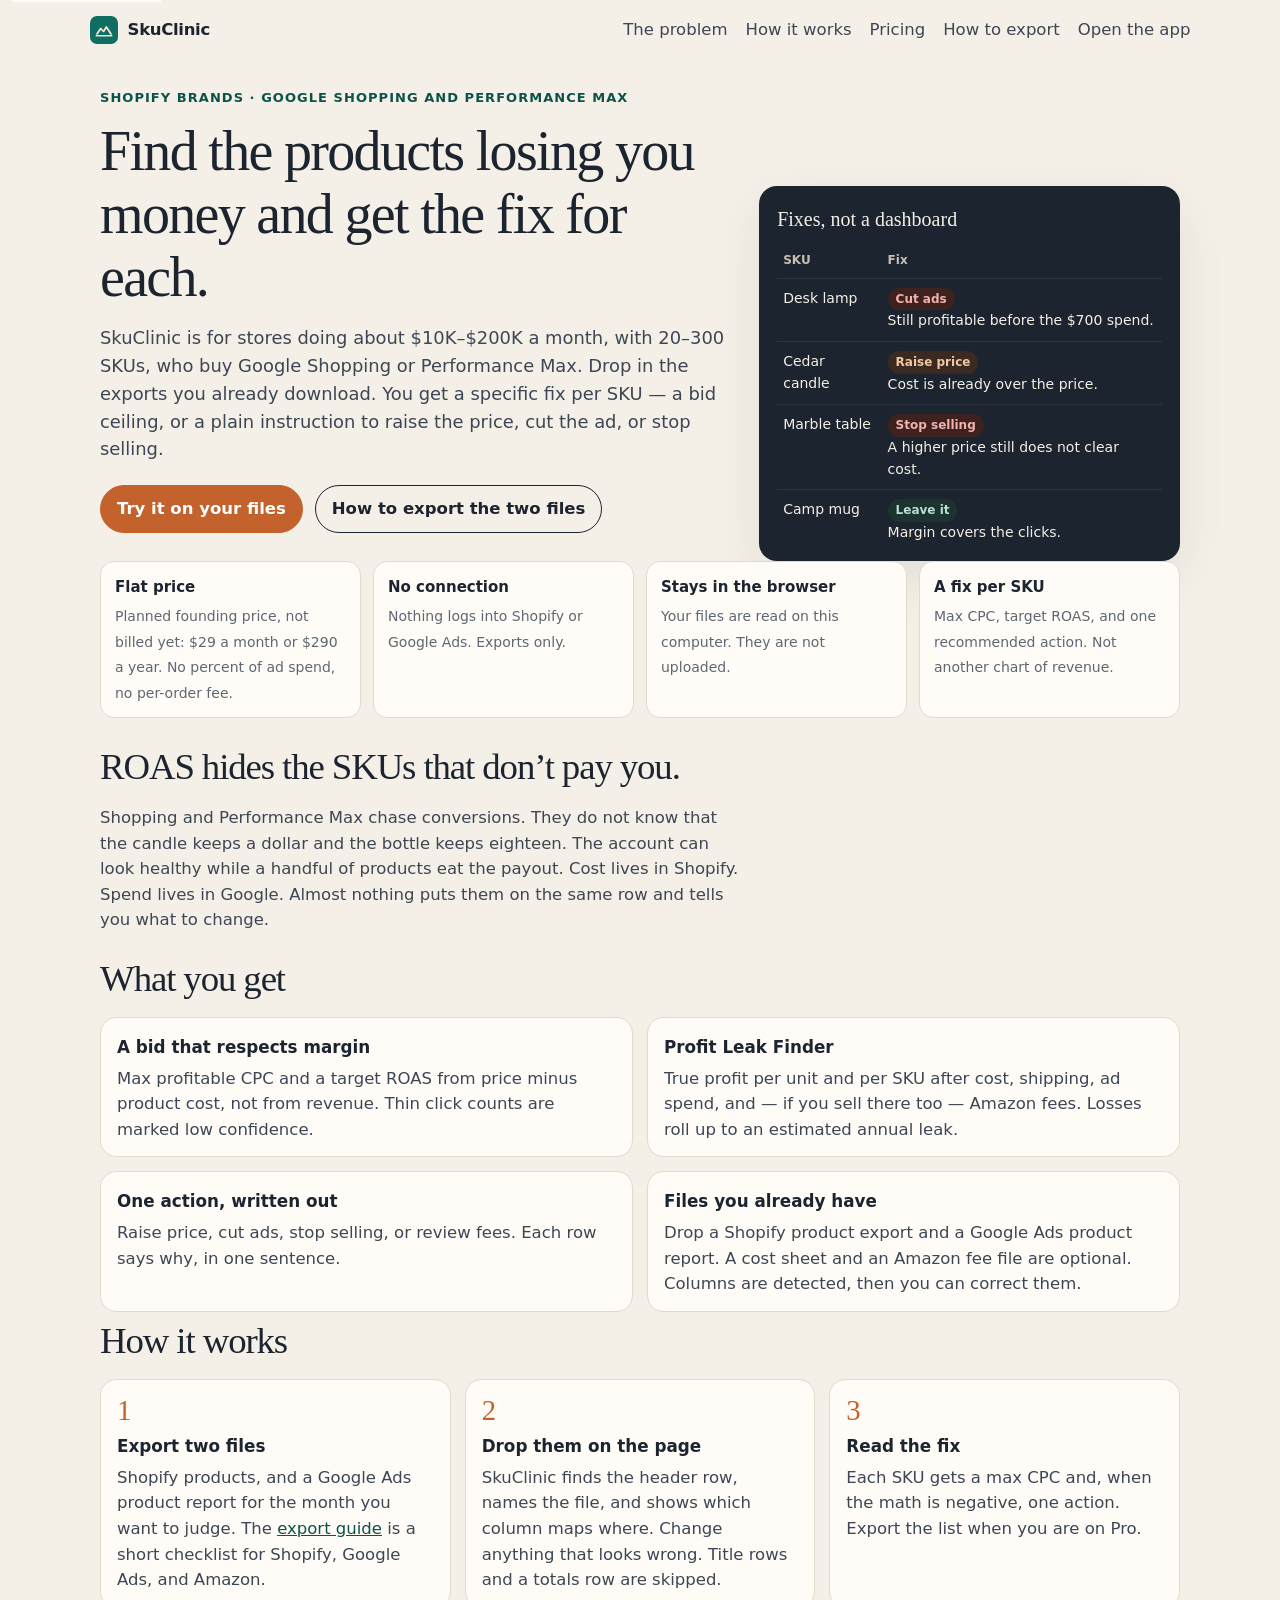
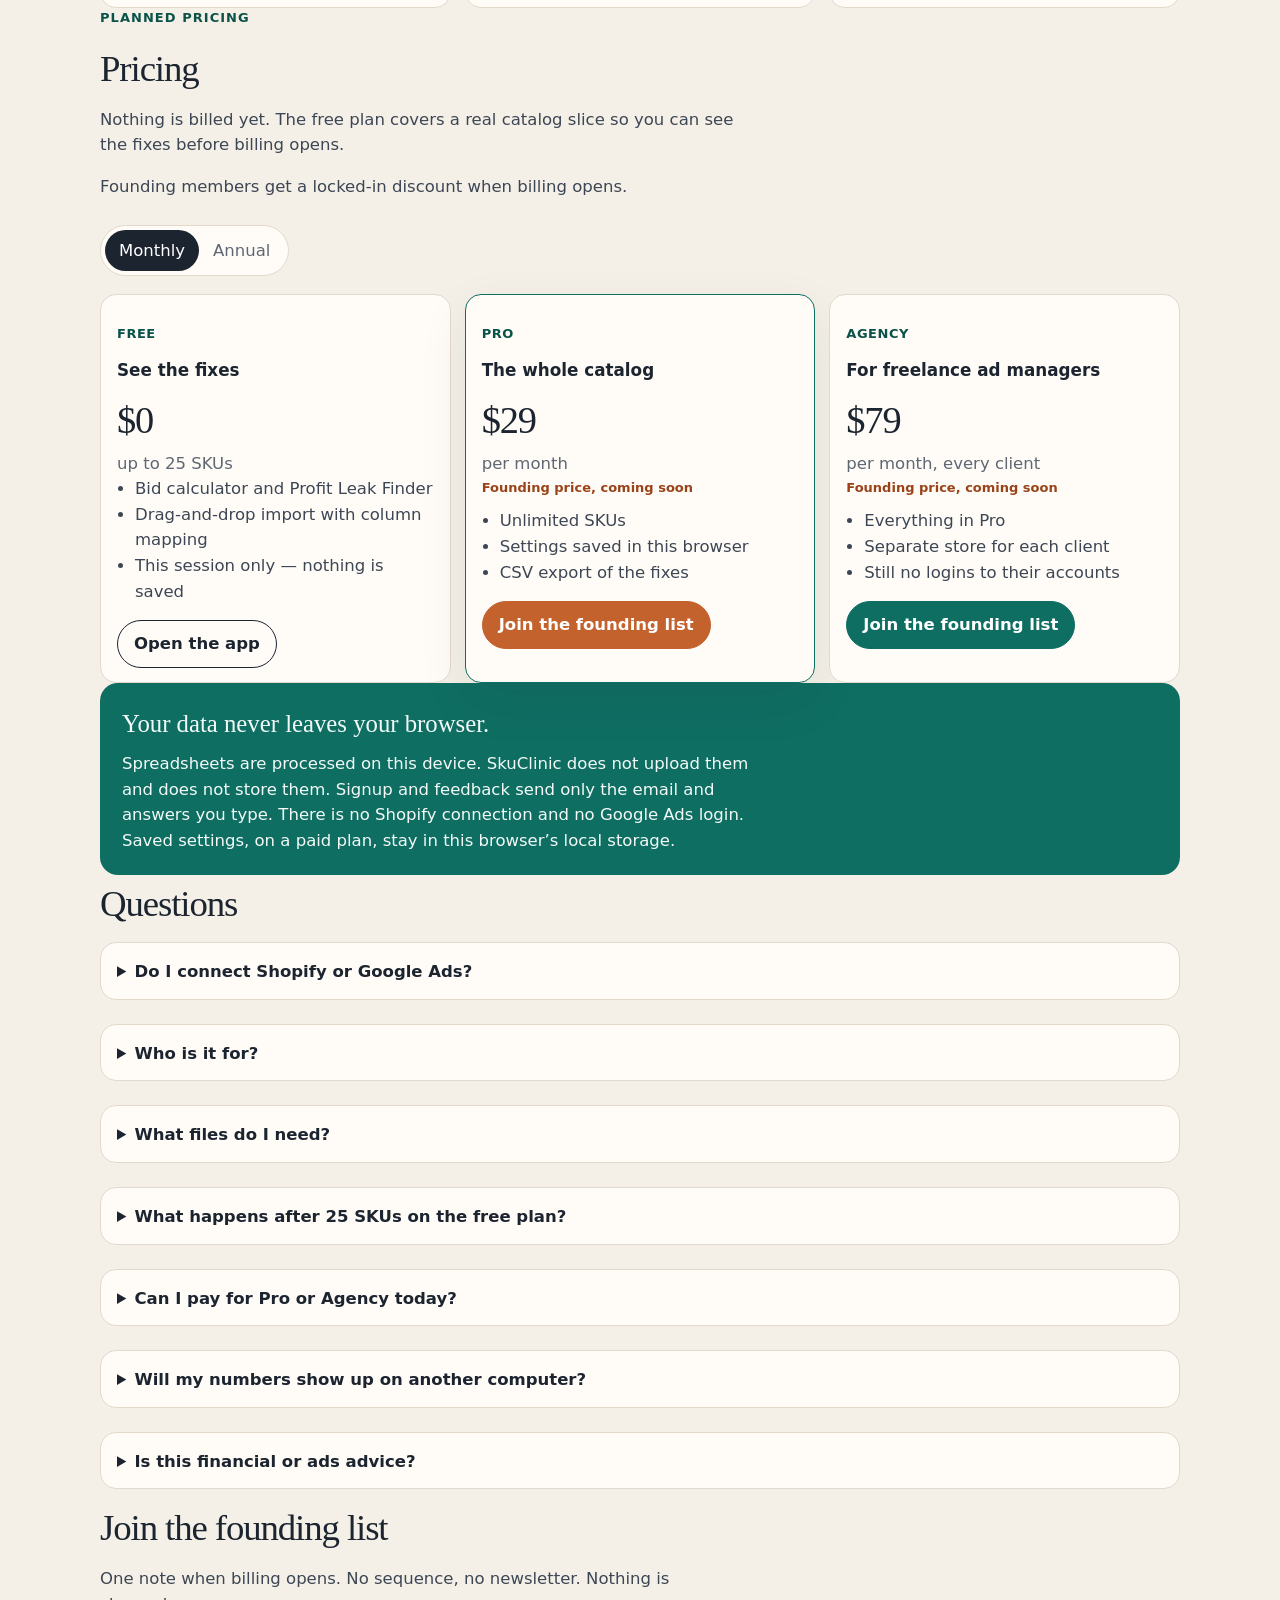
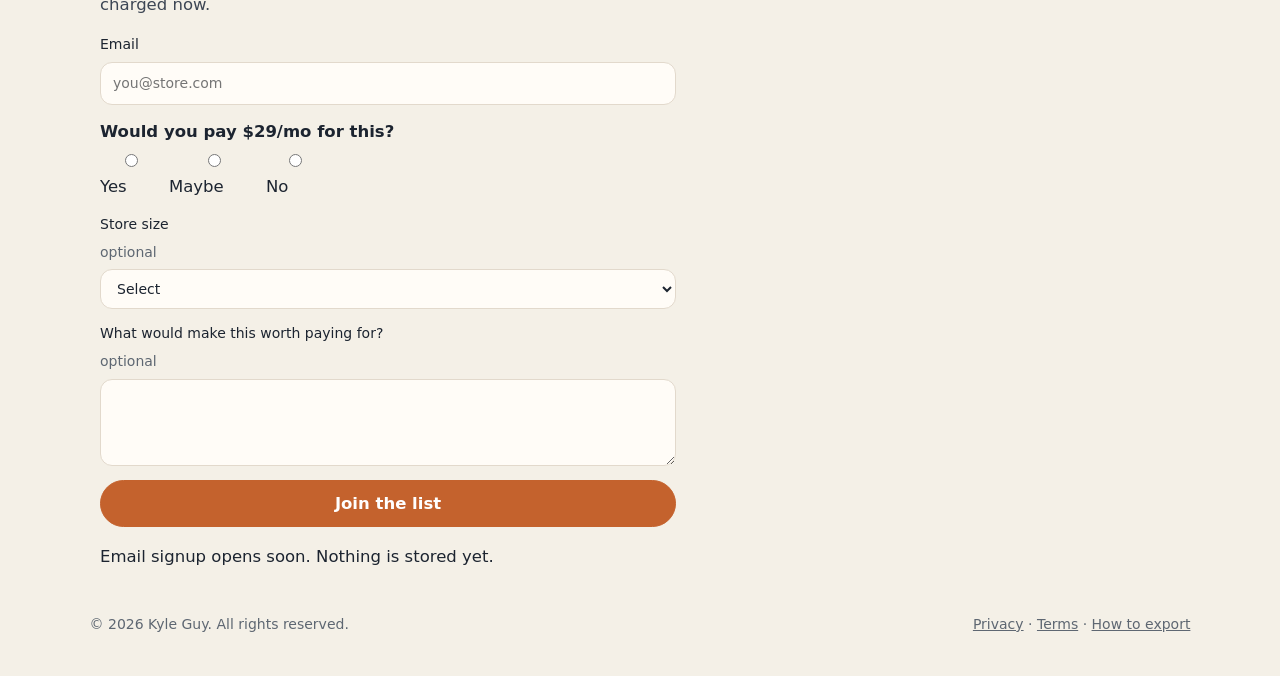
==== index.html @ 6e43bd4d "Rename the product from TrueMargin to SkuClinic Update user-facing copy, subjects, export filenames," ====
<!DOCTYPE html>
<!--
  SkuClinic
  © 2026 Kyle Guy. All rights reserved.
-->
<html lang="en">
<head>
<meta charset="UTF-8">
<meta name="viewport" content="width=device-width, initial-scale=1">
<meta name="description" content="Find the products losing you money and get the fix for each. SkuClinic for Shopify brands on Google Shopping or Performance Max. Your files never leave the browser.">
<meta http-equiv="Content-Security-Policy" content="default-src 'self'; script-src 'self' https://static.cloudflareinsights.com; style-src 'self'; img-src 'self' data: blob:; font-src 'self'; connect-src 'self' https://formsubmit.co https://cloudflareinsights.com; object-src 'none'; base-uri 'none'; form-action https://formsubmit.co">
<meta name="theme-color" content="#0f6e62">
<title>SkuClinic — Find the products losing you money and get the fix for each.</title>
<link rel="icon" href="favicon.svg">
<link rel="stylesheet" href="css/site.css">
</head>
<body>
<a class="skip" href="#main">Skip to content</a>
<header class="top">
  <a class="brand" href="index.html"><img src="favicon.svg" alt=""><span>SkuClinic</span></a>
  <nav class="nav">
    <a href="#problem">The problem</a>
    <a href="#how">How it works</a>
    <a href="#pricing">Pricing</a>
    <a href="guide.html">How to export</a>
    <a href="app/">Open the app</a>
  </nav>
</header>
<main id="main">
  <div class="wrap hero">
    <p class="kicker">Shopify brands · Google Shopping and Performance Max</p>
    <div class="hero-grid">
      <div>
        <h1>Find the products losing you money and get the fix for each.</h1>
        <p class="lede">SkuClinic is for stores doing about $10K–$200K a month, with 20–300 SKUs, who buy Google Shopping or Performance Max. Drop in the exports you already download. You get a specific fix per SKU — a bid ceiling, or a plain instruction to raise the price, cut the ad, or stop selling.</p>
        <div class="hero-actions">
          <a class="btn primary" href="app/">Try it on your files</a>
          <a class="btn quiet" href="guide.html">How to export the two files</a>
        </div>
      </div>
      <aside class="fix-card" aria-label="Example fixes">
        <h2>Fixes, not a dashboard</h2>
        <table>
          <thead><tr><th>SKU</th><th>Fix</th></tr></thead>
          <tbody>
            <tr><td>Desk lamp</td><td><span class="tag bad">Cut ads</span><br>Still profitable before the $700 spend.</td></tr>
            <tr><td>Cedar candle</td><td><span class="tag">Raise price</span><br>Cost is already over the price.</td></tr>
            <tr><td>Marble table</td><td><span class="tag bad">Stop selling</span><br>A higher price still does not clear cost.</td></tr>
            <tr><td>Camp mug</td><td><span class="tag ok">Leave it</span><br>Margin covers the clicks.</td></tr>
          </tbody>
        </table>
      </aside>
    </div>
    <ul class="points">
      <li><strong>Flat price</strong><span>Planned founding price, not billed yet: $29 a month or $290 a year. No percent of ad spend, no per-order fee.</span></li>
      <li><strong>No connection</strong><span>Nothing logs into Shopify or Google Ads. Exports only.</span></li>
      <li><strong>Stays in the browser</strong><span>Your files are read on this computer. They are not uploaded.</span></li>
      <li><strong>A fix per SKU</strong><span>Max CPC, target ROAS, and one recommended action. Not another chart of revenue.</span></li>
    </ul>
  </div>

  <div class="wrap" id="problem">
    <h2 class="sec">ROAS hides the SKUs that don’t pay you.</h2>
    <p class="sub">Shopping and Performance Max chase conversions. They do not know that the candle keeps a dollar and the bottle keeps eighteen. The account can look healthy while a handful of products eat the payout. Cost lives in Shopify. Spend lives in Google. Almost nothing puts them on the same row and tells you what to change.</p>
  </div>

  <div class="wrap">
    <h2 class="sec">What you get</h2>
    <div class="feature-grid">
      <article class="card"><h3>A bid that respects margin</h3><p>Max profitable CPC and a target ROAS from price minus product cost, not from revenue. Thin click counts are marked low confidence.</p></article>
      <article class="card"><h3>Profit Leak Finder</h3><p>True profit per unit and per SKU after cost, shipping, ad spend, and — if you sell there too — Amazon fees. Losses roll up to an estimated annual leak.</p></article>
      <article class="card"><h3>One action, written out</h3><p>Raise price, cut ads, stop selling, or review fees. Each row says why, in one sentence.</p></article>
      <article class="card"><h3>Files you already have</h3><p>Drop a Shopify product export and a Google Ads product report. A cost sheet and an Amazon fee file are optional. Columns are detected, then you can correct them.</p></article>
    </div>
  </div>

  <div class="wrap" id="how">
    <h2 class="sec">How it works</h2>
    <div class="steps">
      <article class="step"><em>1</em><h3>Export two files</h3><p>Shopify products, and a Google Ads product report for the month you want to judge. The <a href="guide.html">export guide</a> is a short checklist for Shopify, Google Ads, and Amazon.</p></article>
      <article class="step"><em>2</em><h3>Drop them on the page</h3><p>SkuClinic finds the header row, names the file, and shows which column maps where. Change anything that looks wrong. Title rows and a totals row are skipped.</p></article>
      <article class="step"><em>3</em><h3>Read the fix</h3><p>Each SKU gets a max CPC and, when the math is negative, one action. Export the list when you are on Pro.</p></article>
    </div>
  </div>

  <div class="wrap" id="pricing">
    <p class="kicker" id="plannedLabel">Planned pricing</p>
    <h2 class="sec">Pricing</h2>
    <p class="sub">Nothing is billed yet. The free plan covers a real catalog slice so you can see the fixes before billing opens.</p>
    <p class="founding">Founding members get a locked-in discount when billing opens.</p>
    <div class="bill-toggle" role="group" aria-label="Pro billing period">
      <button type="button" id="billMonthly" aria-pressed="true">Monthly</button>
      <button type="button" id="billAnnual" aria-pressed="false">Annual</button>
    </div>
    <div class="price-grid">
      <article class="price">
        <p class="who">Free</p>
        <h3>See the fixes</h3>
        <p class="amount">$0</p>
        <p class="per">up to 25 SKUs</p>
        <ul>
          <li>Bid calculator and Profit Leak Finder</li>
          <li>Drag-and-drop import with column mapping</li>
          <li>This session only — nothing is saved</li>
        </ul>
        <a class="btn" href="app/">Open the app</a>
      </article>
      <article class="price featured">
        <p class="who">Pro</p>
        <h3>The whole catalog</h3>
        <p class="amount" id="proPrice">$29</p>
        <p class="per" id="proNote">per month</p>
        <p class="planned-price" id="proSoon">Founding price, coming soon</p>
        <ul>
          <li>Unlimited SKUs</li>
          <li>Settings saved in this browser</li>
          <li>CSV export of the fixes</li>
        </ul>
        <button type="button" class="btn primary" id="proCta">Join the founding list</button>
      </article>
      <article class="price">
        <p class="who">Agency</p>
        <h3>For freelance ad managers</h3>
        <p class="amount">$79</p>
        <p class="per">per month, every client</p>
        <p class="planned-price" id="agencySoon">Founding price, coming soon</p>
        <ul>
          <li>Everything in Pro</li>
          <li>Separate store for each client</li>
          <li>Still no logins to their accounts</li>
        </ul>
        <button type="button" class="btn teal" id="agencyCta">Join the founding list</button>
      </article>
    </div>
  </div>

  <div class="wrap">
    <div class="privacy-band">
      <h2>Your data never leaves your browser.</h2>
      <p>Spreadsheets are processed on this device. SkuClinic does not upload them and does not store them. Signup and feedback send only the email and answers you type. There is no Shopify connection and no Google Ads login. Saved settings, on a paid plan, stay in this browser’s local storage.</p>
    </div>
  </div>

  <div class="wrap" id="faq">
    <h2 class="sec">Questions</h2>
    <div class="faq">
      <details>
        <summary>Do I connect Shopify or Google Ads?</summary>
        <p>No. You export a CSV and drop it here. That is the whole integration. It also means a freelancer can work from a file a client sent, without access to the ad account.</p>
      </details>
      <details>
        <summary>Who is it for?</summary>
        <p>Shopify brands running Google Shopping or Performance Max, roughly $10K–$200K a month in sales, with about 20–300 SKUs. If you have three products, a spreadsheet is enough. If you have 5,000, you want a full bidding suite.</p>
      </details>
      <details>
        <summary>What files do I need?</summary>
        <p>A Shopify product export and a Google Ads product report. Add a Shopify orders export if you want real units sold, and a cost sheet if Cost per item is blank. Amazon fee preview or a settlement file is optional, for brands that also sell there. Steps are in the <a href="guide.html">export guide</a>. Samples are in the app.</p>
      </details>
      <details>
        <summary>What happens after 25 SKUs on the free plan?</summary>
        <p>The app keeps the first 25 and tells you how many were left out. Pro, at the planned founding price and not billed yet, removes the cap, saves the workspace in this browser, and turns on CSV export.</p>
      </details>
      <details>
        <summary>Can I pay for Pro or Agency today?</summary>
        <p>No. Planned pricing: Pro is a founding price of $29 a month or $290 a year, and Agency is $79 a month. Founding price, coming soon. Nothing is billed yet. The buttons join the founding list.</p>
      </details>
      <details>
        <summary>Will my numbers show up on another computer?</summary>
        <p>No. Nothing is sent to us. If you save on Pro or Agency, it lives in this browser only. Clearing site data clears it.</p>
      </details>
      <details>
        <summary>Is this financial or ads advice?</summary>
        <p>No. It is arithmetic on the files you provide. You decide what to change in Google Ads.</p>
      </details>
    </div>
  </div>

  <div class="wrap" id="signup">
    <h2 class="sec">Join the founding list</h2>
    <p class="sub">One note when billing opens. No sequence, no newsletter. Nothing is charged now.</p>
    <p id="planLine" class="note" hidden></p>
    <form id="signupForm" class="signup-form" novalidate>
      <label class="hp" for="honey">Leave this blank
        <input id="honey" name="_honey" type="text" tabindex="-1" autocomplete="off">
      </label>
      <input id="planChoice" type="hidden" value="">
      <label class="field" for="email">Email
        <input id="email" name="email" type="email" autocomplete="email" placeholder="you@store.com" required>
      </label>
      <fieldset class="choice">
        <legend>Would you pay $29/mo for this?</legend>
        <label><input type="radio" name="wouldPay" value="Yes"> Yes</label>
        <label><input type="radio" name="wouldPay" value="Maybe"> Maybe</label>
        <label><input type="radio" name="wouldPay" value="No"> No</label>
      </fieldset>
      <label class="field" for="storeSize">Store size <span class="optional">optional</span>
        <select id="storeSize">
          <option value="">Select</option>
          <option>under $10K/mo</option>
          <option>$10K-$50K</option>
          <option>$50K-$200K</option>
          <option>$200K+</option>
        </select>
      </label>
      <label class="field" for="worth">What would make this worth paying for? <span class="optional">optional</span>
        <textarea id="worth" rows="3"></textarea>
      </label>
      <button class="btn primary" type="submit" id="signupSubmit">Join the list</button>
    </form>
    <p id="signupIdle">Email signup opens soon. Nothing is stored yet.</p>
    <p id="signupMsg" hidden role="status"></p>
  </div>
</main>
<footer class="foot">
  <div>© 2026 Kyle Guy. All rights reserved.</div>
  <div>
    <a href="privacy.html">Privacy</a> ·
    <a href="terms.html">Terms</a> ·
    <a href="guide.html">How to export</a>
  </div>
</footer>
<script src="config.js"></script>
<script src="js/analytics.js"></script>
<script src="js/forms.js"></script>
<script src="js/landing.js"></script>
</body>
</html>
---- css/site.css ----
:root {
  --ink: #1c2430;
  --ink-soft: #3d4654;
  --muted: #5e6772;
  --line: #e2d9cc;
  --paper: #f4f0e7;
  --paper-2: #ebe4d6;
  --white: #fffcf7;
  --teal: #0f6e62;
  --teal-dark: #0b5249;
  --teal-soft: #e5f3f1;
  --copper: #c4622d;
  --copper-dark: #9a4318;
  --good: #146c43;
  --good-bg: #e5f4ec;
  --bad: #9f1d16;
  --bad-bg: #fde8e6;
  --warn: #8a5a00;
  --warn-bg: #f8efd8;
  --serif: Georgia, "Iowan Old Style", Palatino, "Palatino Linotype", serif;
  --sans: "Segoe UI", system-ui, -apple-system, sans-serif;
  --mono: ui-monospace, "SFMono-Regular", Menlo, Consolas, monospace;
  --shadow: 0 18px 50px rgba(28, 36, 48, 0.08);
}

* { box-sizing: border-box; }
html { scroll-behavior: smooth; }
body {
  margin: 0;
  background: var(--paper);
  color: var(--ink);
  font-family: var(--sans);
  font-size: 16.5px;
  line-height: 1.55;
}
img { max-width: 100%; }
a { color: var(--teal-dark); }
button, input, select { font: inherit; color: inherit; }
[hidden] { display: none !important; }

.skip {
  position: absolute;
  left: 12px;
  top: -40px;
  background: var(--white);
  padding: 8px 12px;
  z-index: 50;
}
.skip:focus { top: 12px; }

.top {
  display: flex;
  align-items: center;
  justify-content: space-between;
  gap: 16px;
  padding: 16px 7vw;
  flex-wrap: wrap;
}
.brand {
  display: flex;
  align-items: center;
  gap: 10px;
  color: var(--ink);
  text-decoration: none;
  font-weight: 650;
  letter-spacing: -0.02em;
}
.brand img { width: 28px; height: 28px; display: block; }
.nav { display: flex; gap: 18px; align-items: center; flex-wrap: wrap; }
.nav a, .nav button.linkish {
  color: var(--ink-soft);
  text-decoration: none;
  background: none;
  border: 0;
  padding: 0;
  cursor: pointer;
}
.nav a:hover, .nav button.linkish:hover { color: var(--teal-dark); }

.wrap { width: min(1080px, calc(100% - 40px)); margin: 0 auto; }
.narrow { width: min(760px, calc(100% - 40px)); margin: 0 auto; }

.hero { padding: 28px 0 20px; }
.kicker {
  color: var(--teal-dark);
  font-size: 13px;
  font-weight: 700;
  letter-spacing: 0.08em;
  text-transform: uppercase;
  margin: 0 0 12px;
}
h1 {
  font-family: var(--serif);
  font-weight: 500;
  font-size: clamp(2.1rem, 5vw, 3.5rem);
  line-height: 1.12;
  letter-spacing: -0.03em;
  margin: 0 0 16px;
}
.lede { font-size: 1.12rem; color: var(--ink-soft); max-width: 42rem; margin: 0 0 22px; }
.hero-actions { display: flex; gap: 12px; flex-wrap: wrap; margin-bottom: 28px; }

.btn {
  display: inline-flex;
  align-items: center;
  justify-content: center;
  min-height: 44px;
  padding: 10px 16px;
  border-radius: 999px;
  border: 1px solid var(--ink);
  background: var(--white);
  color: var(--ink);
  text-decoration: none;
  cursor: pointer;
  font-weight: 650;
}
.btn.primary { background: var(--copper); border-color: var(--copper); color: white; }
.btn.primary:hover { background: var(--copper-dark); }
.btn.teal { background: var(--teal); border-color: var(--teal); color: white; }
.btn.teal:hover { background: var(--teal-dark); }
.btn.quiet { background: transparent; }
.btn.is-disabled, .btn:disabled {
  background: var(--paper-2);
  border-color: var(--line);
  color: var(--muted);
  cursor: not-allowed;
}
.btn.small { min-height: 36px; padding: 6px 12px; font-size: 14px; }

.points {
  display: grid;
  grid-template-columns: repeat(4, 1fr);
  gap: 12px;
  margin: 0;
  padding: 0;
  list-style: none;
}
.points li {
  background: var(--white);
  border: 1px solid var(--line);
  border-radius: 14px;
  padding: 14px 14px 12px;
}
.points strong { display: block; font-size: 15px; margin-bottom: 4px; }
.points span { color: var(--muted); font-size: 14px; }

.hero-grid {
  display: grid;
  grid-template-columns: 1.2fr 0.8fr;
  gap: 28px;
  align-items: end;
}
.fix-card {
  background: var(--ink);
  color: #f4efe6;
  border-radius: 18px;
  padding: 18px 18px 8px;
  box-shadow: var(--shadow);
}
.fix-card h2 { font-family: var(--serif); font-size: 1.25rem; font-weight: 500; margin: 0 0 10px; }
.fix-card table { width: 100%; border-collapse: collapse; font-size: 14px; }
.fix-card th { text-align: left; color: #c8bfb2; font-weight: 600; font-size: 12px; padding: 6px 6px 8px; }
.fix-card td { padding: 9px 6px; border-top: 1px solid rgba(255,255,255,0.08); vertical-align: top; }
.tag {
  display: inline-block;
  border-radius: 999px;
  padding: 2px 8px;
  font-size: 12px;
  font-weight: 700;
  background: #3a2a22;
  color: #f2c7a4;
}
.tag.bad { background: #3d2220; color: #f3b2ac; }
.tag.ok { background: #1d3330; color: #b7e0d4; }

section { padding: 34px 0; }
h2.sec {
  font-family: var(--serif);
  font-weight: 500;
  font-size: clamp(1.7rem, 3vw, 2.3rem);
  letter-spacing: -0.03em;
  margin: 0 0 10px;
}
.sub { color: var(--ink-soft); margin-top: 0; max-width: 40rem; }

.steps, .feature-grid, .price-grid, .faq { 
  display: grid;
  gap: 14px;
}
.steps { grid-template-columns: repeat(3, 1fr); }
.feature-grid { grid-template-columns: 1fr 1fr; }
.price-grid { grid-template-columns: repeat(3, 1fr); align-items: stretch; }
.card, .step, .price, details {
  background: var(--white);
  border: 1px solid var(--line);
  border-radius: 16px;
  padding: 16px 16px 14px;
}
.step em {
  font-style: normal;
  font-family: var(--serif);
  font-size: 1.8rem;
  color: var(--copper);
  display: block;
  line-height: 1;
  margin-bottom: 8px;
}
.step h3, .card h3, .price h3 { margin: 0 0 6px; font-size: 1.05rem; }
.step p, .card p { margin: 0; color: var(--ink-soft); }

.bill-toggle {
  display: inline-flex;
  background: var(--white);
  border: 1px solid var(--line);
  border-radius: 999px;
  padding: 4px;
  margin: 8px 0 18px;
}
.bill-toggle button {
  border: 0;
  background: transparent;
  border-radius: 999px;
  padding: 8px 14px;
  cursor: pointer;
  color: var(--muted);
}
.bill-toggle button.on { background: var(--ink); color: white; }

.price .amount {
  font-family: var(--serif);
  font-size: 2.4rem;
  margin: 8px 0 0;
  letter-spacing: -0.03em;
}
.price .per { color: var(--muted); margin: 0; }
.planned-price { color: var(--copper-dark); font-size: 13px; font-weight: 700; margin: 2px 0 10px; }
.founding { color: var(--ink-soft); margin-top: 0; }
.price ul { margin: 0 0 16px; padding-left: 18px; color: var(--ink-soft); }
.price.featured { border-color: var(--teal); box-shadow: var(--shadow); }
.price .who { font-size: 13px; color: var(--teal-dark); font-weight: 700; letter-spacing: 0.04em; text-transform: uppercase; }

.privacy-band {
  background: var(--teal);
  color: #f3faf8;
  border-radius: 18px;
  padding: 22px 22px;
}
.privacy-band h2 { font-family: var(--serif); font-weight: 500; margin: 0 0 8px; }
.privacy-band p { margin: 0; max-width: 40rem; }

details { margin-bottom: 10px; }
summary { cursor: pointer; font-weight: 700; }
details p { margin: 8px 0 0; color: var(--ink-soft); }

.signup {
  display: flex;
  gap: 10px;
  flex-wrap: wrap;
  align-items: flex-end;
  margin-top: 12px;
}
.signup .field { flex: 1; min-width: 220px; display: flex; flex-direction: column; gap: 4px; font-size: 13px; color: var(--muted); }
.signup input {
  width: 100%;
  min-height: 44px;
  border-radius: 999px;
  border: 1px solid var(--line);
  padding: 10px 14px;
  background: var(--white);
}
.signup-form { display: flex; flex-direction: column; gap: 14px; max-width: 36rem; margin-top: 12px; }
.signup-form .field { display: flex; flex-direction: column; gap: 6px; font-size: 14px; }
.signup-form input, .signup-form select, .signup-form textarea {
  width: 100%;
  border: 1px solid var(--line);
  border-radius: 12px;
  padding: 10px 12px;
  background: var(--white);
  font: inherit;
}
.choice { border: 0; margin: 0; padding: 0; display: flex; gap: 16px; flex-wrap: wrap; }
.choice legend { width: 100%; font-weight: 700; padding: 0; margin: 0 0 4px; }
.optional { color: var(--muted); font-weight: 500; }
.hp { position: absolute; left: -10000px; width: 1px; height: 1px; overflow: hidden; }
.msg-ok { color: var(--good); }
.msg-bad { color: var(--bad); }
.note { color: var(--muted); }
.draft {
  background: var(--warn-bg);
  color: #5c4308;
  border-radius: 12px;
  padding: 10px 12px;
  font-size: 14px;
}
.foot {
  padding: 28px 7vw 40px;
  color: var(--muted);
  display: flex;
  justify-content: space-between;
  gap: 12px;
  flex-wrap: wrap;
  font-size: 14px;
}
.foot a { color: var(--muted); }

.prose h1 { font-size: clamp(2rem, 4vw, 2.8rem); }
.prose h2 { font-family: var(--serif); font-weight: 500; font-size: 1.4rem; margin: 1.4em 0 0.4em; }
.prose p, .prose li { color: var(--ink-soft); }
.prose ol li, .prose ul li { margin: 6px 0; }
.callout {
  background: var(--teal-soft);
  border-radius: 14px;
  padding: 12px 14px;
  color: var(--ink);
}

@media (max-width: 860px) {
  .hero-grid, .points, .steps, .feature-grid, .price-grid { grid-template-columns: 1fr; }
  .top { padding: 14px 20px; }
  .wrap, .narrow { width: min(1080px, calc(100% - 32px)); }
}
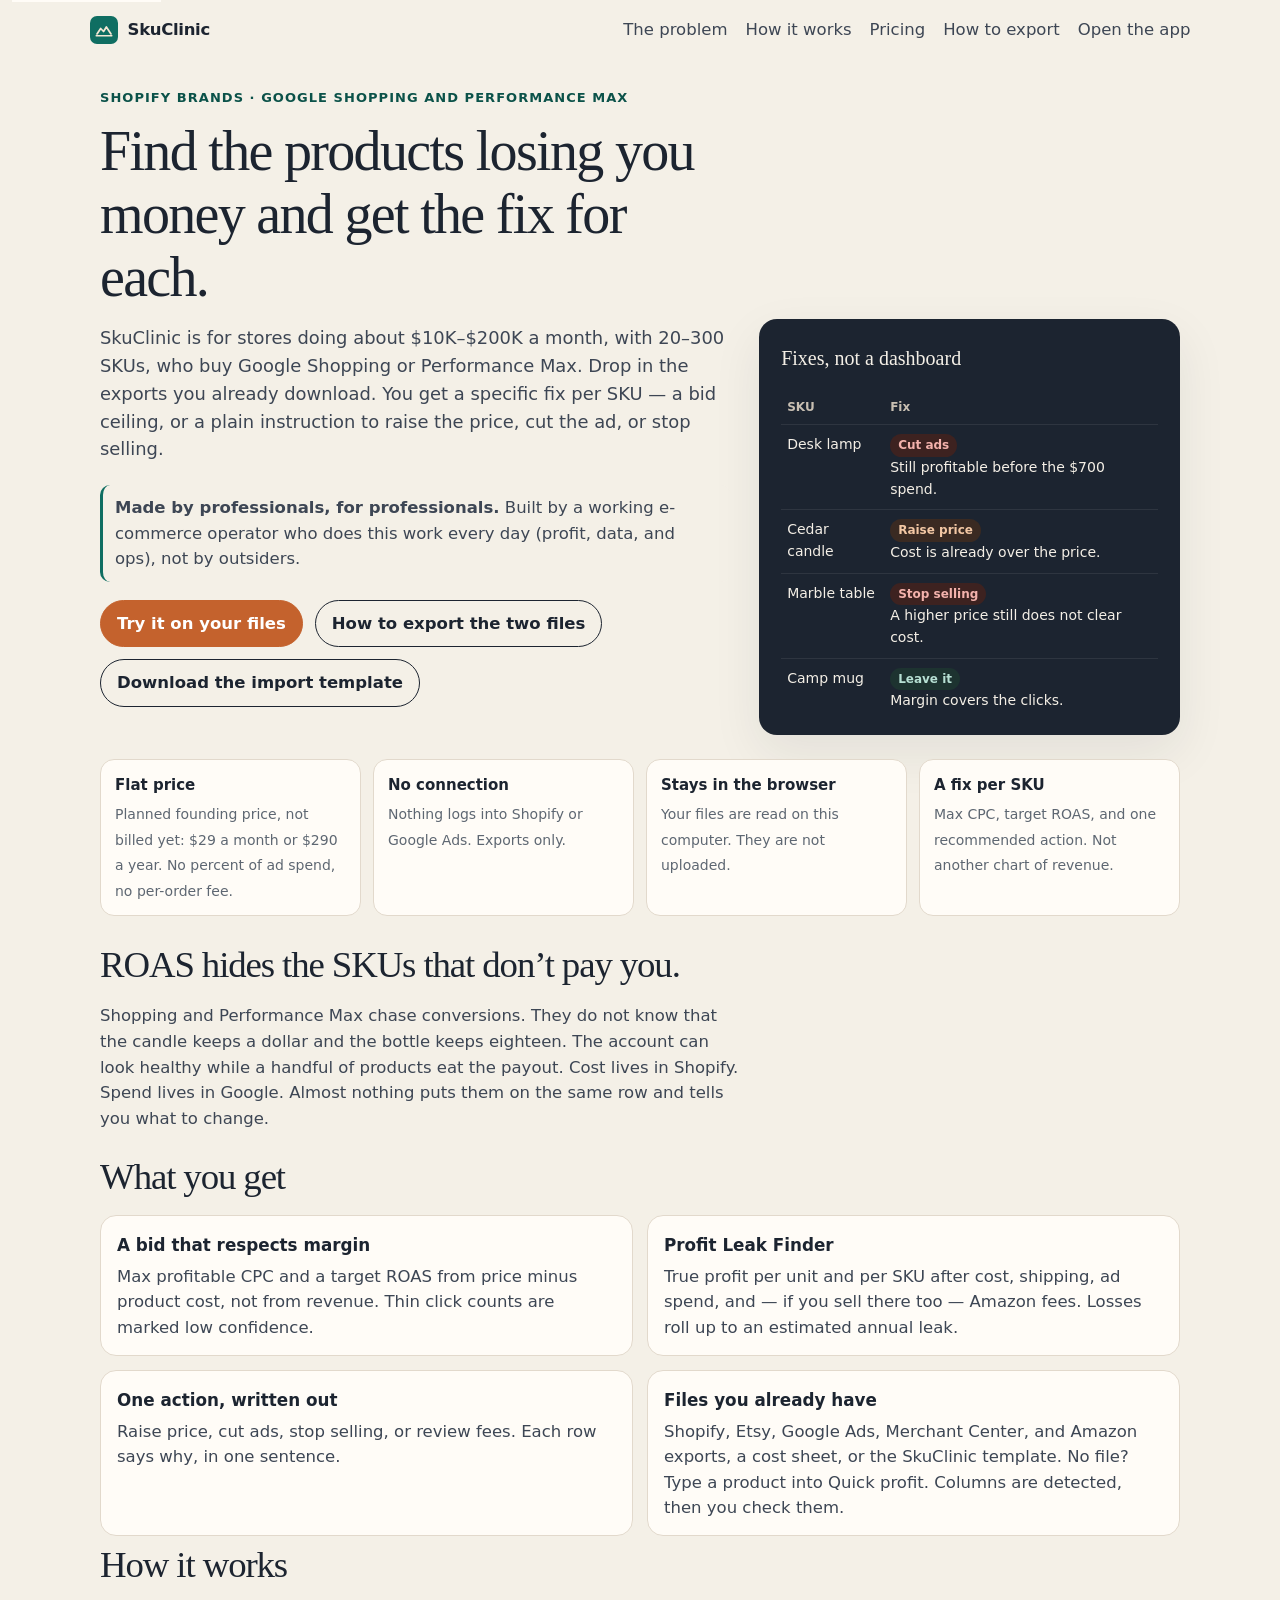
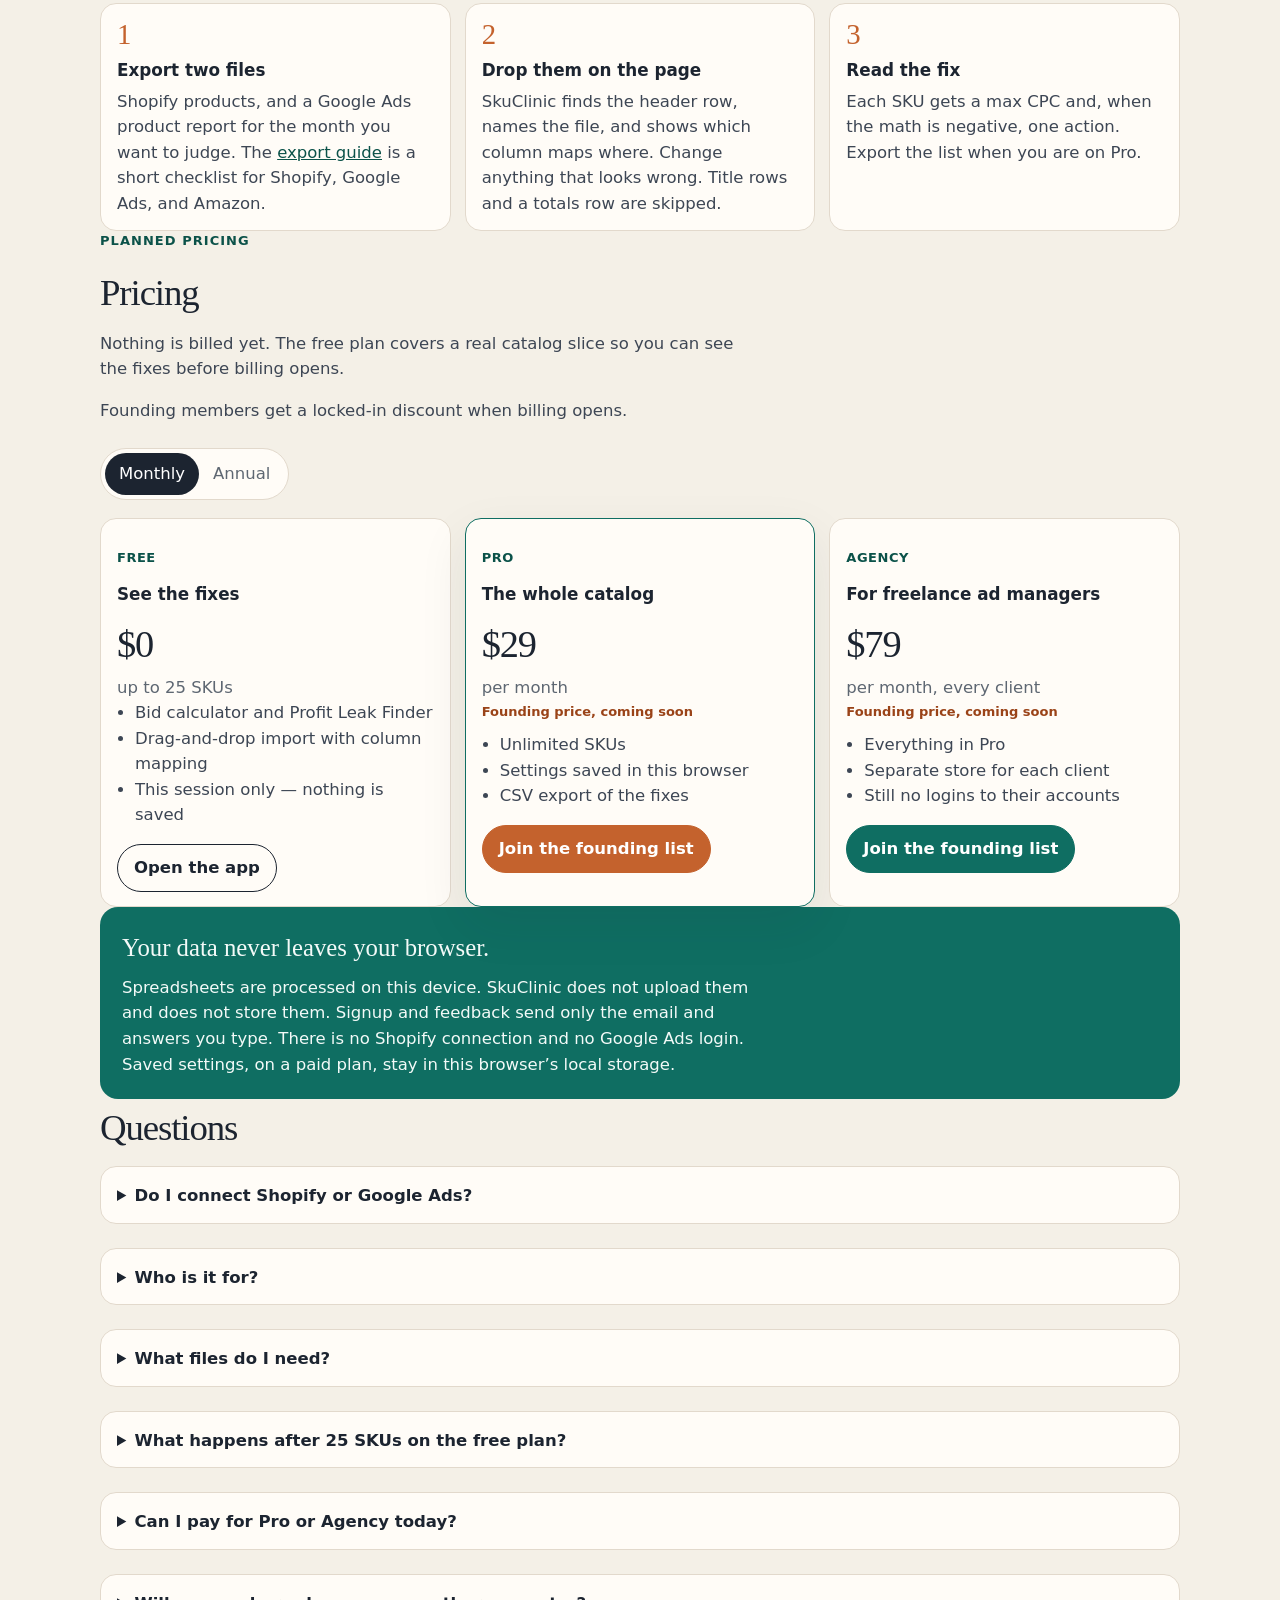
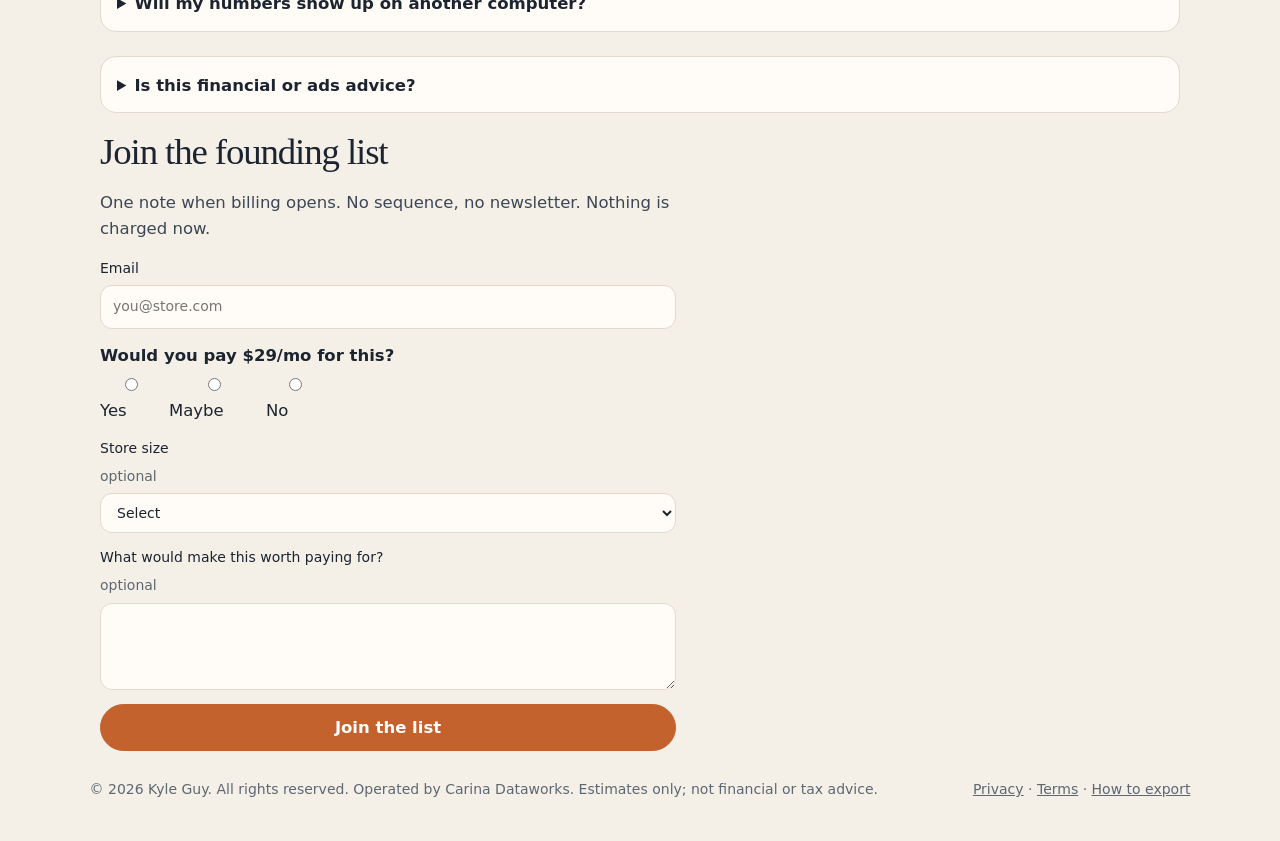
==== commit ffd04300: "WIP 2" ====
--- a/index.html
+++ b/index.html
@@ -33,9 +33,11 @@
       <div>
         <h1>Find the products losing you money and get the fix for each.</h1>
         <p class="lede">SkuClinic is for stores doing about $10K–$200K a month, with 20–300 SKUs, who buy Google Shopping or Performance Max. Drop in the exports you already download. You get a specific fix per SKU — a bid ceiling, or a plain instruction to raise the price, cut the ad, or stop selling.</p>
+        <p class="cred"><strong>Made by professionals, for professionals.</strong> Built by a working e-commerce operator who does this work every day (profit, data, and ops), not by outsiders.</p>
         <div class="hero-actions">
           <a class="btn primary" href="app/">Try it on your files</a>
           <a class="btn quiet" href="guide.html">How to export the two files</a>
+          <a class="btn quiet" href="templates/skuclinic-blueprint-example.csv" download>Download the import template</a>
         </div>
       </div>
       <aside class="fix-card" aria-label="Example fixes">
@@ -70,7 +72,7 @@
       <article class="card"><h3>A bid that respects margin</h3><p>Max profitable CPC and a target ROAS from price minus product cost, not from revenue. Thin click counts are marked low confidence.</p></article>
       <article class="card"><h3>Profit Leak Finder</h3><p>True profit per unit and per SKU after cost, shipping, ad spend, and — if you sell there too — Amazon fees. Losses roll up to an estimated annual leak.</p></article>
       <article class="card"><h3>One action, written out</h3><p>Raise price, cut ads, stop selling, or review fees. Each row says why, in one sentence.</p></article>
-      <article class="card"><h3>Files you already have</h3><p>Drop a Shopify product export and a Google Ads product report. A cost sheet and an Amazon fee file are optional. Columns are detected, then you can correct them.</p></article>
+      <article class="card"><h3>Files you already have</h3><p>Shopify, Etsy, Google Ads, Merchant Center, and Amazon exports, a cost sheet, or the SkuClinic template. No file? Type a product into Quick profit. Columns are detected, then you check them.</p></article>
     </div>
   </div>
 
@@ -212,7 +214,7 @@
   </div>
 </main>
 <footer class="foot">
-  <div>© 2026 Kyle Guy. All rights reserved.</div>
+  <div>© 2026 Kyle Guy. All rights reserved. Operated by Carina Dataworks. Estimates only; not financial or tax advice.</div>
   <div>
     <a href="privacy.html">Privacy</a> ·
     <a href="terms.html">Terms</a> ·
--- a/css/site.css
+++ b/css/site.css
@@ -149,17 +149,18 @@
   grid-template-columns: 1.2fr 0.8fr;
   gap: 28px;
   align-items: end;
+  margin-bottom: 24px;
 }
 .fix-card {
   background: var(--ink);
   color: #f4efe6;
   border-radius: 18px;
-  padding: 18px 18px 8px;
+  padding: 24px 22px 14px;
   box-shadow: var(--shadow);
 }
-.fix-card h2 { font-family: var(--serif); font-size: 1.25rem; font-weight: 500; margin: 0 0 10px; }
+.fix-card h2 { font-family: var(--serif); font-size: 1.25rem; font-weight: 500; margin: 0 0 14px; }
 .fix-card table { width: 100%; border-collapse: collapse; font-size: 14px; }
-.fix-card th { text-align: left; color: #c8bfb2; font-weight: 600; font-size: 12px; padding: 6px 6px 8px; }
+.fix-card th { text-align: left; color: #c8bfb2; font-weight: 600; font-size: 12px; padding: 10px 6px 8px; }
 .fix-card td { padding: 9px 6px; border-top: 1px solid rgba(255,255,255,0.08); vertical-align: top; }
 .tag {
   display: inline-block;
@@ -319,3 +320,5 @@
   .top { padding: 14px 20px; }
   .wrap, .narrow { width: min(1080px, calc(100% - 32px)); }
 }
+
+.cred { background: var(--paper, #f6f3ee); border-left: 3px solid var(--teal); padding: 10px 12px; border-radius: 10px; max-width: 42rem; margin: 0 0 18px; color: var(--ink-soft); }
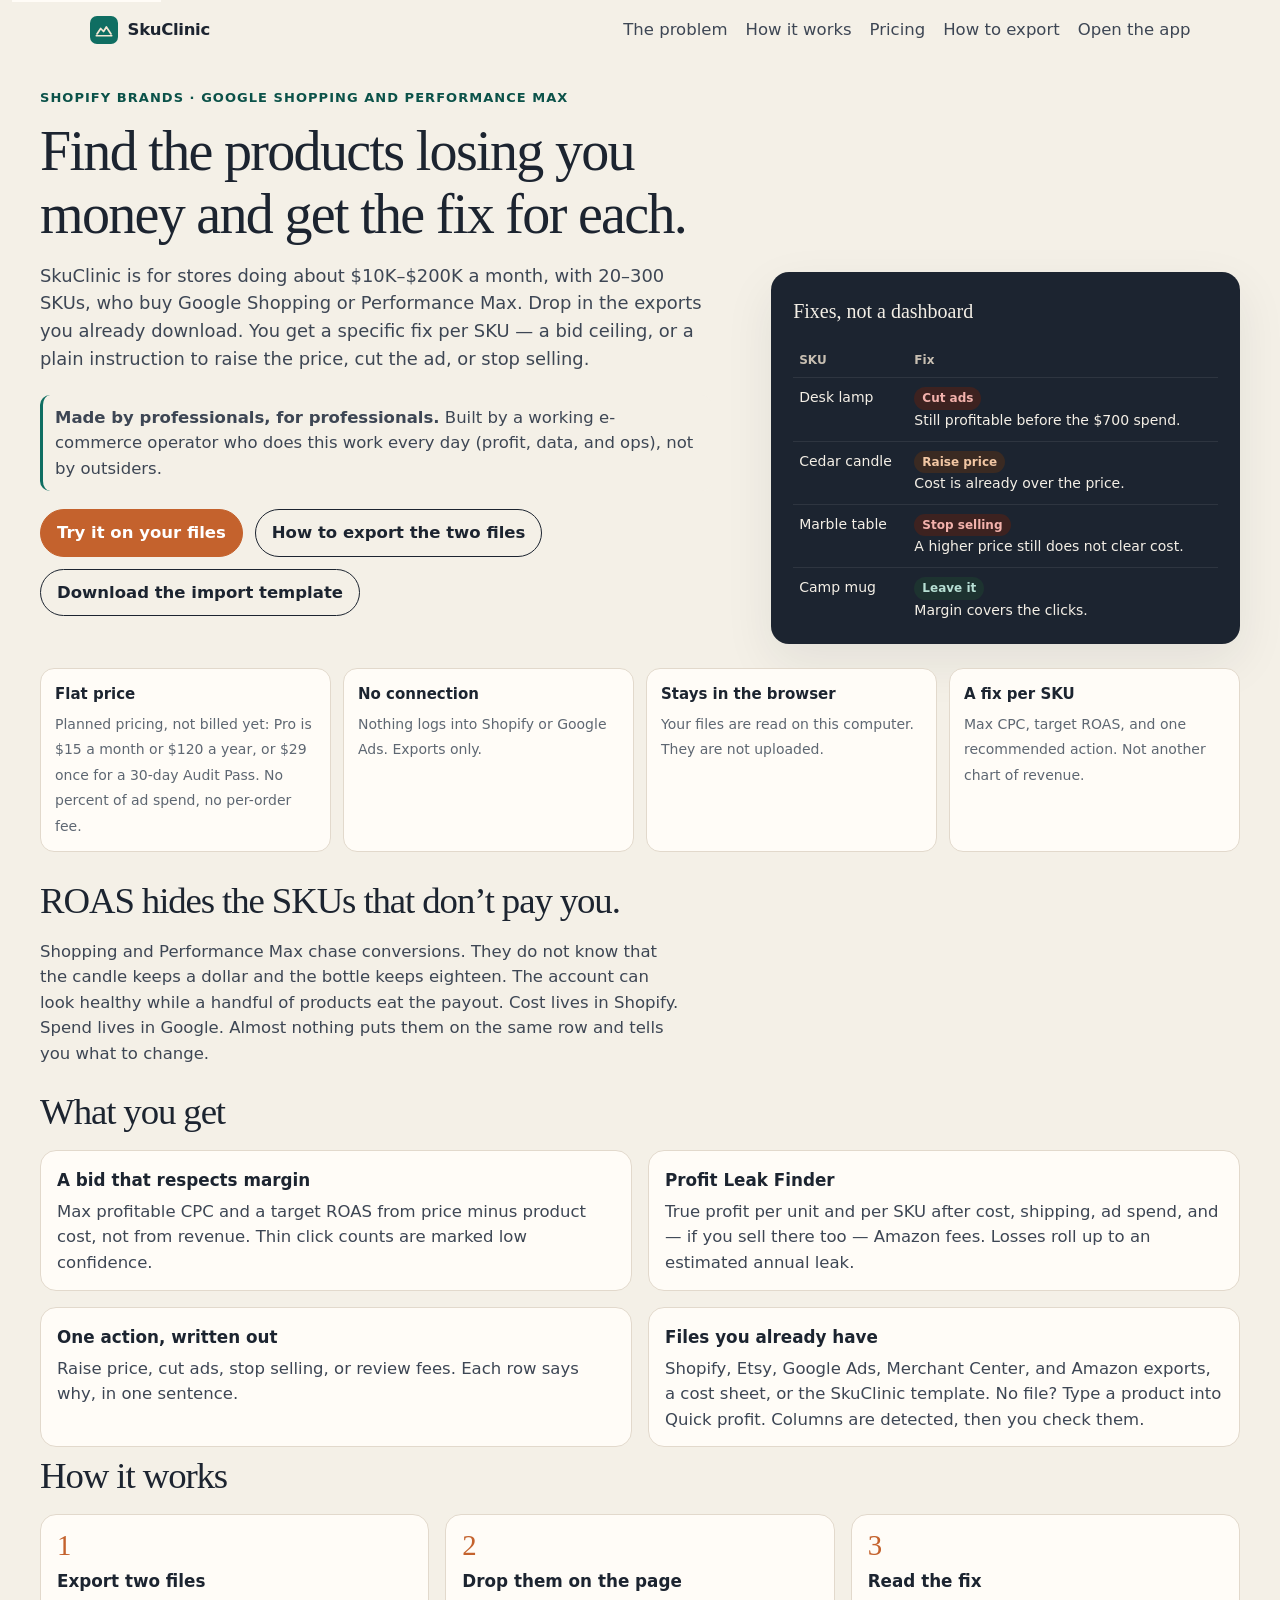
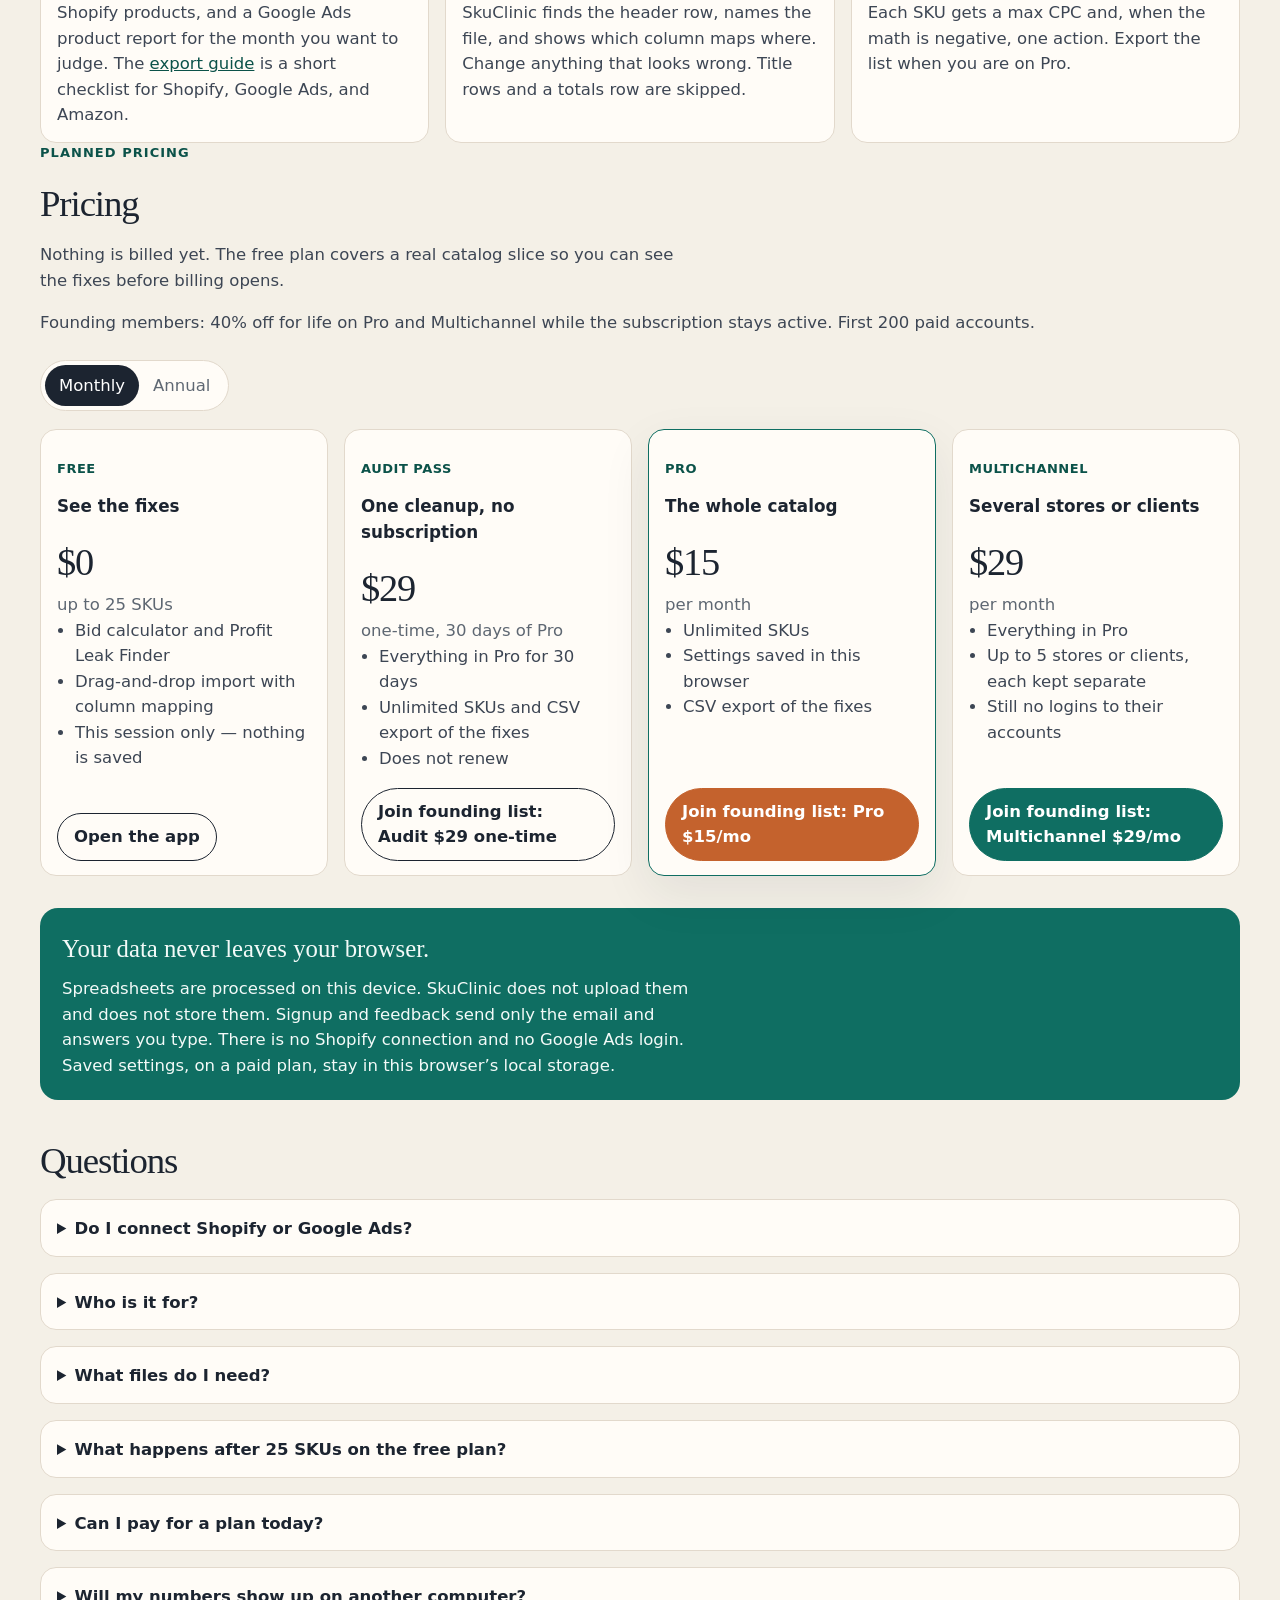
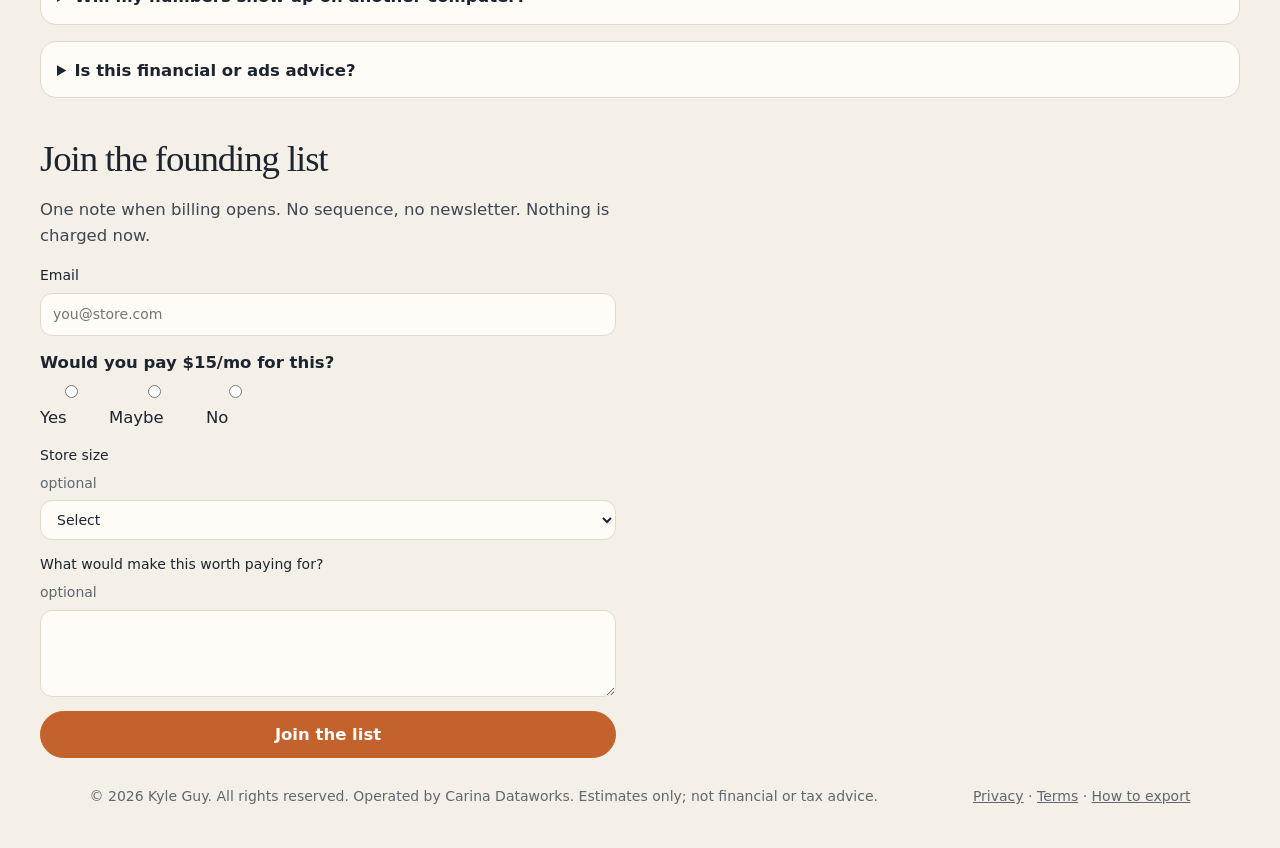
==== commit e7f70749: "WIP: final pricing on landing, terms, privacy, README; layouts" ====
--- a/index.html
+++ b/index.html
@@ -54,7 +54,7 @@
       </aside>
     </div>
     <ul class="points">
-      <li><strong>Flat price</strong><span>Planned founding price, not billed yet: $29 a month or $290 a year. No percent of ad spend, no per-order fee.</span></li>
+      <li><strong>Flat price</strong><span>Planned pricing, not billed yet: Pro is $15 a month or $120 a year, or $29 once for a 30-day Audit Pass. No percent of ad spend, no per-order fee.</span></li>
       <li><strong>No connection</strong><span>Nothing logs into Shopify or Google Ads. Exports only.</span></li>
       <li><strong>Stays in the browser</strong><span>Your files are read on this computer. They are not uploaded.</span></li>
       <li><strong>A fix per SKU</strong><span>Max CPC, target ROAS, and one recommended action. Not another chart of revenue.</span></li>
@@ -89,8 +89,8 @@
     <p class="kicker" id="plannedLabel">Planned pricing</p>
     <h2 class="sec">Pricing</h2>
     <p class="sub">Nothing is billed yet. The free plan covers a real catalog slice so you can see the fixes before billing opens.</p>
-    <p class="founding">Founding members get a locked-in discount when billing opens.</p>
-    <div class="bill-toggle" role="group" aria-label="Pro billing period">
+    <p class="founding" id="foundingLine">Founding members: 40% off for life on Pro and Multichannel while the subscription stays active. First 200 paid accounts.</p>
+    <div class="bill-toggle" role="group" aria-label="Billing period for Pro and Multichannel">
       <button type="button" id="billMonthly" aria-pressed="true">Monthly</button>
       <button type="button" id="billAnnual" aria-pressed="false">Annual</button>
     </div>
@@ -107,31 +107,41 @@
         </ul>
         <a class="btn" href="app/">Open the app</a>
       </article>
+      <article class="price">
+        <p class="who">Audit Pass</p>
+        <h3>One cleanup, no subscription</h3>
+        <p class="amount">$29</p>
+        <p class="per">one-time, 30 days of Pro</p>
+        <ul>
+          <li>Everything in Pro for 30 days</li>
+          <li>Unlimited SKUs and CSV export of the fixes</li>
+          <li>Does not renew</li>
+        </ul>
+        <button type="button" class="btn" id="auditCta" data-plan="audit">Join founding list: Audit $29 one-time</button>
+      </article>
       <article class="price featured">
         <p class="who">Pro</p>
         <h3>The whole catalog</h3>
-        <p class="amount" id="proPrice">$29</p>
+        <p class="amount" id="proPrice">$15</p>
         <p class="per" id="proNote">per month</p>
-        <p class="planned-price" id="proSoon">Founding price, coming soon</p>
         <ul>
           <li>Unlimited SKUs</li>
           <li>Settings saved in this browser</li>
           <li>CSV export of the fixes</li>
         </ul>
-        <button type="button" class="btn primary" id="proCta">Join the founding list</button>
+        <button type="button" class="btn primary" id="proCta" data-plan="pro-monthly">Join founding list: Pro $15/mo</button>
       </article>
       <article class="price">
-        <p class="who">Agency</p>
-        <h3>For freelance ad managers</h3>
-        <p class="amount">$79</p>
-        <p class="per">per month, every client</p>
-        <p class="planned-price" id="agencySoon">Founding price, coming soon</p>
+        <p class="who">Multichannel</p>
+        <h3>Several stores or clients</h3>
+        <p class="amount" id="multiPrice">$29</p>
+        <p class="per" id="multiNote">per month</p>
         <ul>
           <li>Everything in Pro</li>
-          <li>Separate store for each client</li>
+          <li>Up to 5 stores or clients, each kept separate</li>
           <li>Still no logins to their accounts</li>
         </ul>
-        <button type="button" class="btn teal" id="agencyCta">Join the founding list</button>
+        <button type="button" class="btn teal" id="multiCta" data-plan="multichannel-monthly">Join founding list: Multichannel $29/mo</button>
       </article>
     </div>
   </div>
@@ -163,12 +173,12 @@
         <p>The app keeps the first 25 and tells you how many were left out. Pro, at the planned founding price and not billed yet, removes the cap, saves the workspace in this browser, and turns on CSV export.</p>
       </details>
       <details>
-        <summary>Can I pay for Pro or Agency today?</summary>
-        <p>No. Planned pricing: Pro is a founding price of $29 a month or $290 a year, and Agency is $79 a month. Founding price, coming soon. Nothing is billed yet. The buttons join the founding list.</p>
+        <summary>Can I pay for a plan today?</summary>
+        <p>No. Planned pricing: the Audit Pass is $29 once for 30 days of Pro. Pro is $15 a month or $120 a year. Multichannel is $29 a month or $240 a year and adds up to 5 stores or clients. Founding members, the first 200 paid accounts, get 40% off for life on Pro and Multichannel while the subscription stays active. Nothing is billed yet. The buttons join the founding list.</p>
       </details>
       <details>
         <summary>Will my numbers show up on another computer?</summary>
-        <p>No. Nothing is sent to us. If you save on Pro or Agency, it lives in this browser only. Clearing site data clears it.</p>
+        <p>No. Nothing is sent to us. If you save on Pro or Multichannel, it lives in this browser only. Clearing site data clears it.</p>
       </details>
       <details>
         <summary>Is this financial or ads advice?</summary>
@@ -190,7 +200,7 @@
         <input id="email" name="email" type="email" autocomplete="email" placeholder="you@store.com" required>
       </label>
       <fieldset class="choice">
-        <legend>Would you pay $29/mo for this?</legend>
+        <legend>Would you pay $15/mo for this?</legend>
         <label><input type="radio" name="wouldPay" value="Yes"> Yes</label>
         <label><input type="radio" name="wouldPay" value="Maybe"> Maybe</label>
         <label><input type="radio" name="wouldPay" value="No"> No</label>
@@ -223,6 +233,7 @@
 </footer>
 <script src="config.js"></script>
 <script src="js/analytics.js"></script>
+<script src="js/plans.js"></script>
 <script src="js/forms.js"></script>
 <script src="js/landing.js"></script>
 </body>
--- a/css/site.css
+++ b/css/site.css
@@ -21,6 +21,13 @@
   --sans: "Segoe UI", system-ui, -apple-system, sans-serif;
   --mono: ui-monospace, "SFMono-Regular", Menlo, Consolas, monospace;
   --shadow: 0 18px 50px rgba(28, 36, 48, 0.08);
+  /* Spacing scale: use these for every gap and margin between boxes. */
+  --sp-1: 4px;   /* inside a control */
+  --sp-2: 8px;   /* between small inline buttons */
+  --sp-3: 12px;  /* between items in one group (cards in a row, file summaries) */
+  --sp-4: 16px;  /* between blocks (drop zone, tabs, panels, tables) */
+  --sp-5: 24px;
+  --sp-6: 32px;  /* between page sections */
 }
 
 * { box-sizing: border-box; }
@@ -77,7 +84,8 @@
 }
 .nav a:hover, .nav button.linkish:hover { color: var(--teal-dark); }
 
-.wrap { width: min(1080px, calc(100% - 40px)); margin: 0 auto; }
+.wrap { width: min(1200px, calc(100% - 48px)); margin: 0 auto; }
+@media (min-width: 1500px) { .wrap { width: min(1360px, calc(100% - 64px)); } }
 .narrow { width: min(760px, calc(100% - 40px)); margin: 0 auto; }
 
 .hero { padding: 28px 0 20px; }
@@ -322,3 +330,18 @@
 }
 
 .cred { background: var(--paper, #f6f3ee); border-left: 3px solid var(--teal); padding: 10px 12px; border-radius: 10px; max-width: 42rem; margin: 0 0 18px; color: var(--ink-soft); }
+
+/* Spacing scale applied to the marketing and docs pages. */
+.steps, .feature-grid, .price-grid, .faq { gap: var(--sp-4); }
+.privacy-band { margin: var(--sp-6) 0; }
+.hero-actions { gap: var(--sp-3); }
+.faq details { margin: 0; }
+#signup { margin-top: var(--sp-6); }
+
+/* Four plans: 4 columns on wide screens, 2 on laptops and tablets, 1 on phones. */
+.price-grid { grid-template-columns: repeat(4, minmax(0, 1fr)); }
+.price { display: flex; flex-direction: column; }
+.price ul { flex: 1; }
+.price .btn { align-self: flex-start; white-space: normal; text-align: left; }
+@media (max-width: 1100px) { .price-grid { grid-template-columns: repeat(2, minmax(0, 1fr)); } }
+@media (max-width: 640px) { .price-grid { grid-template-columns: 1fr; } }
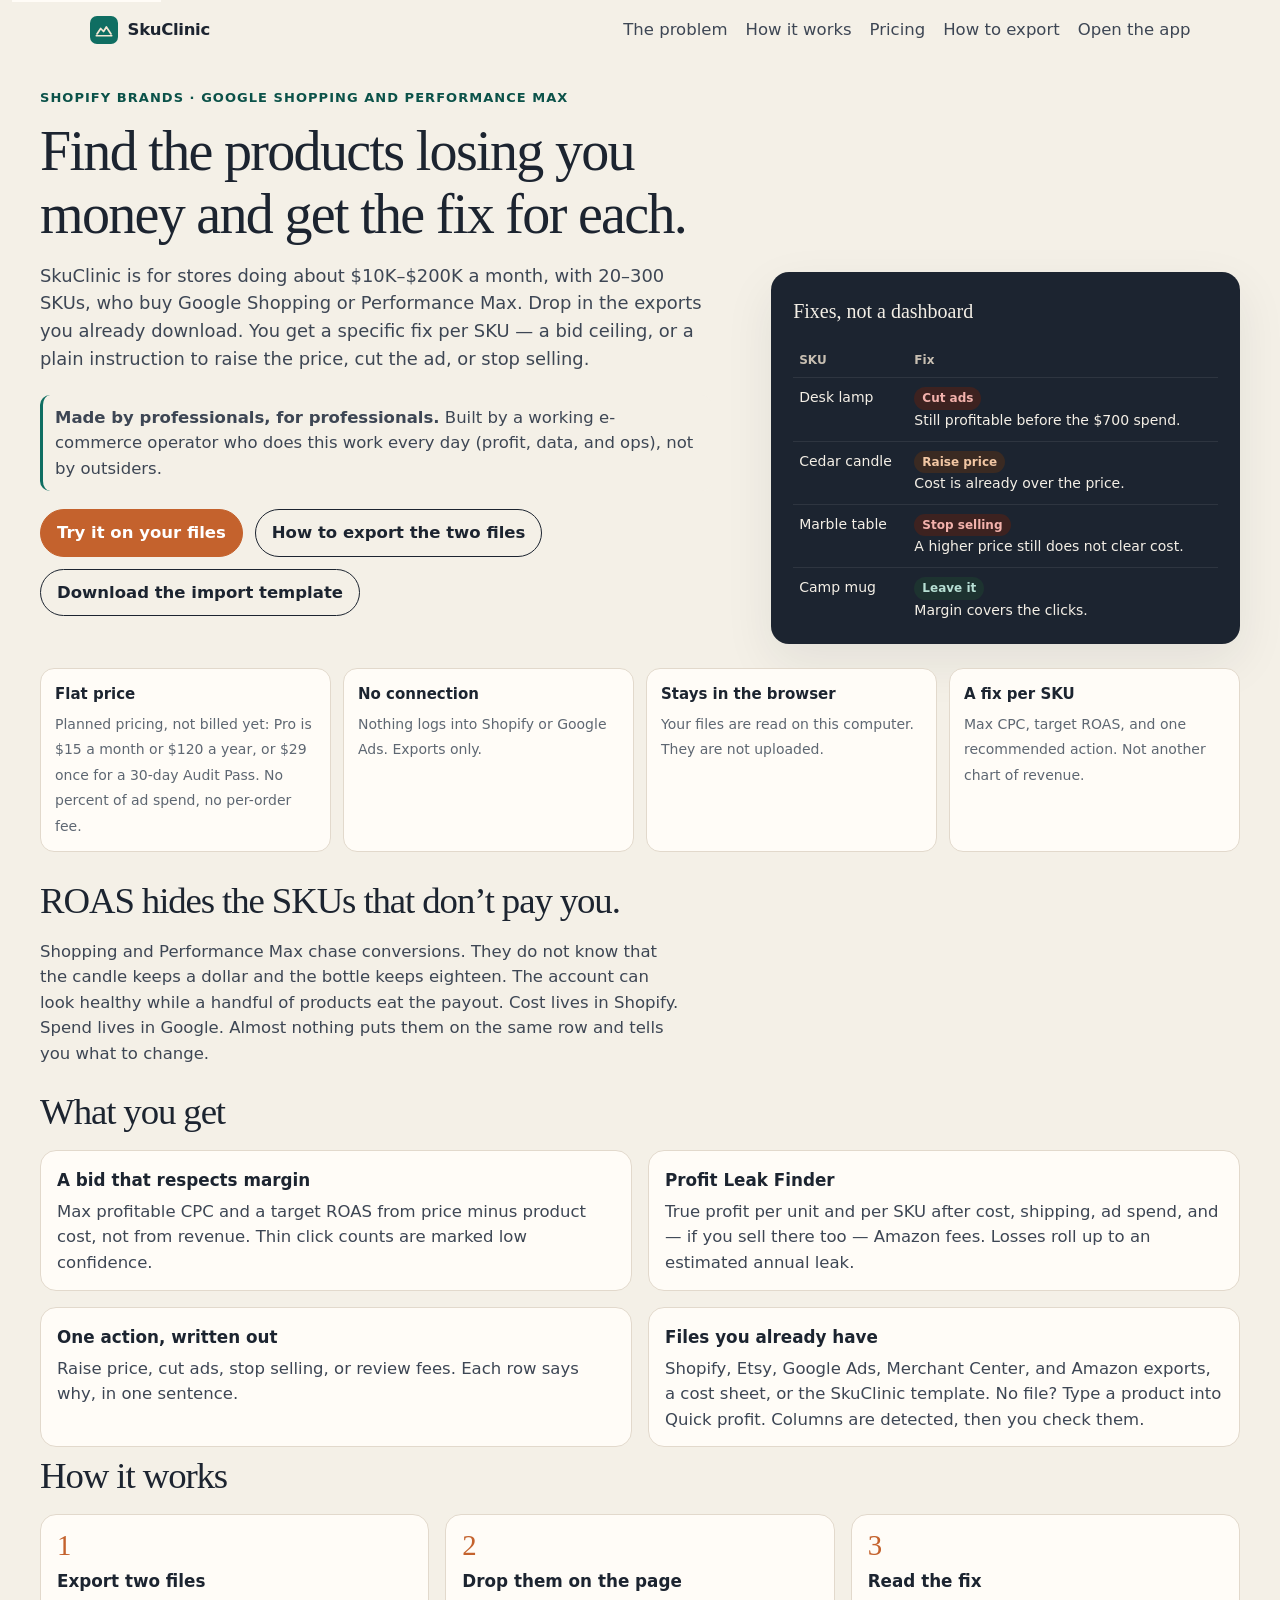
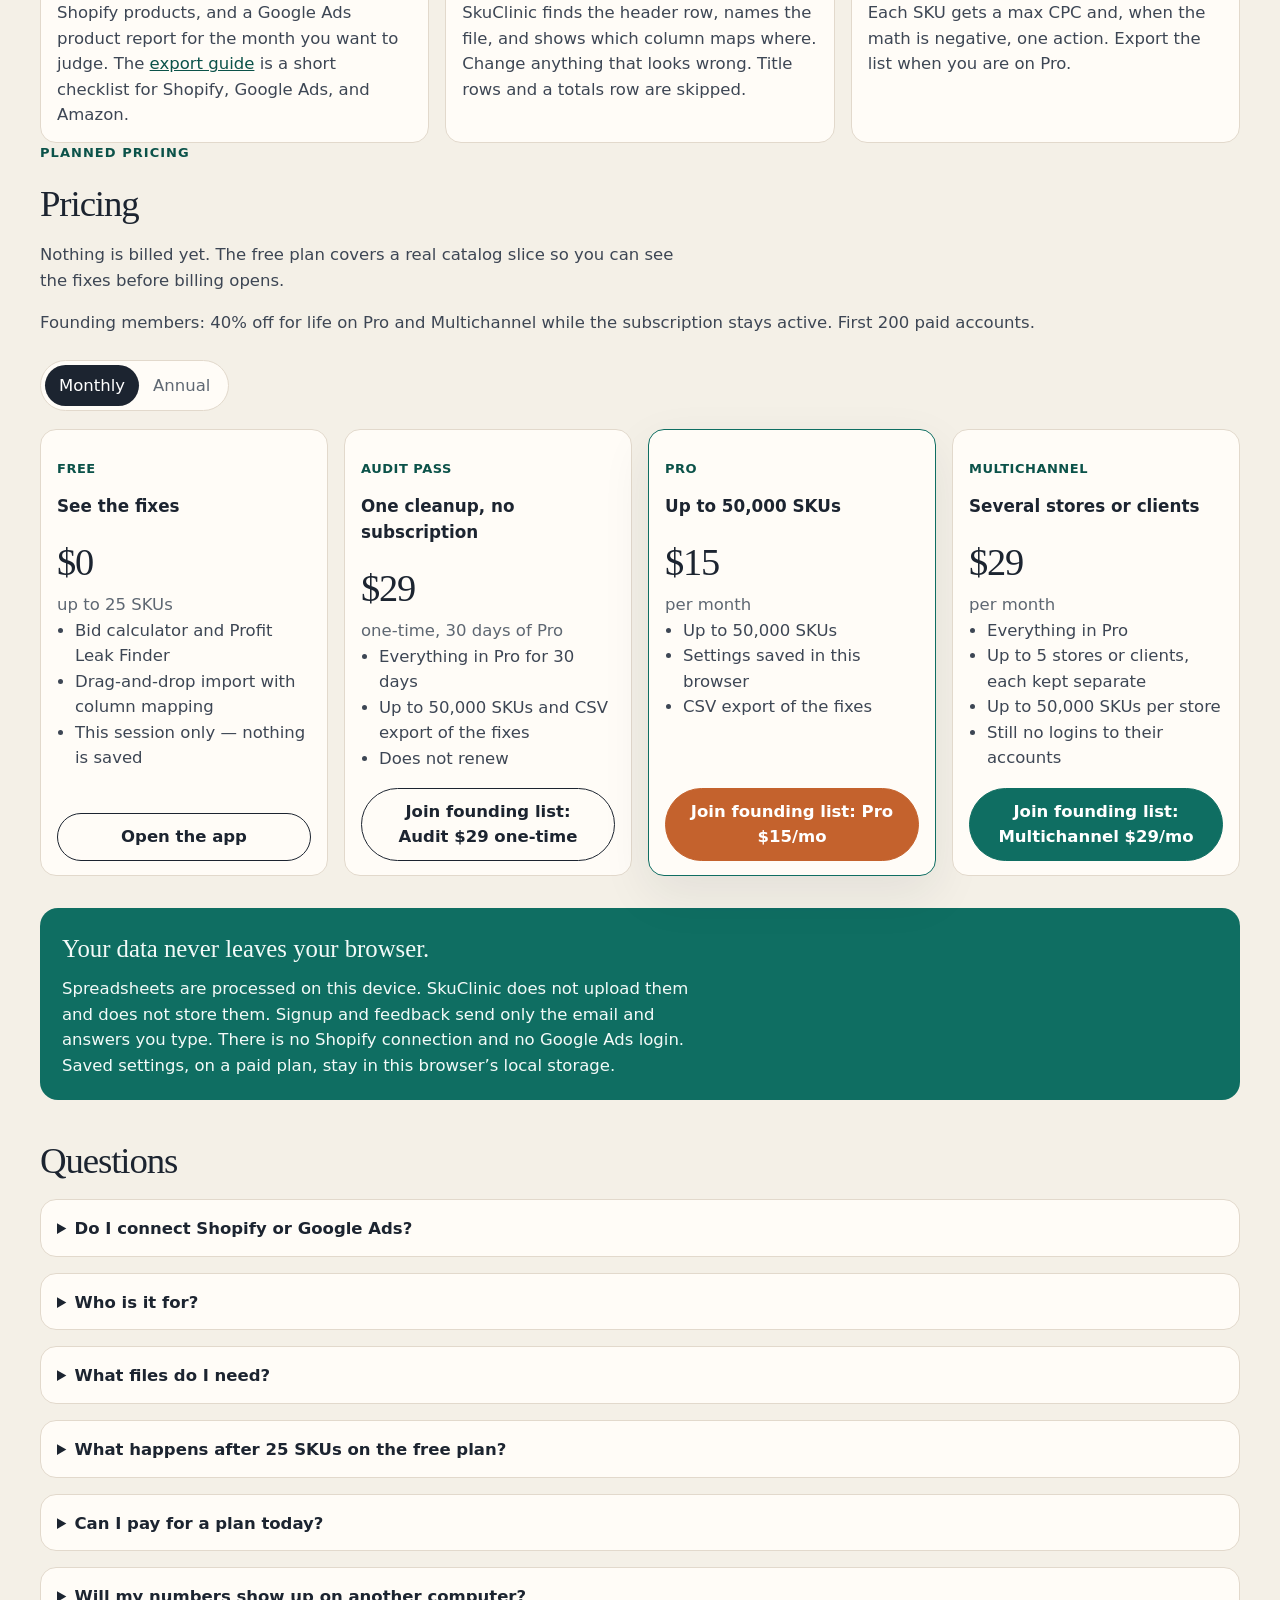
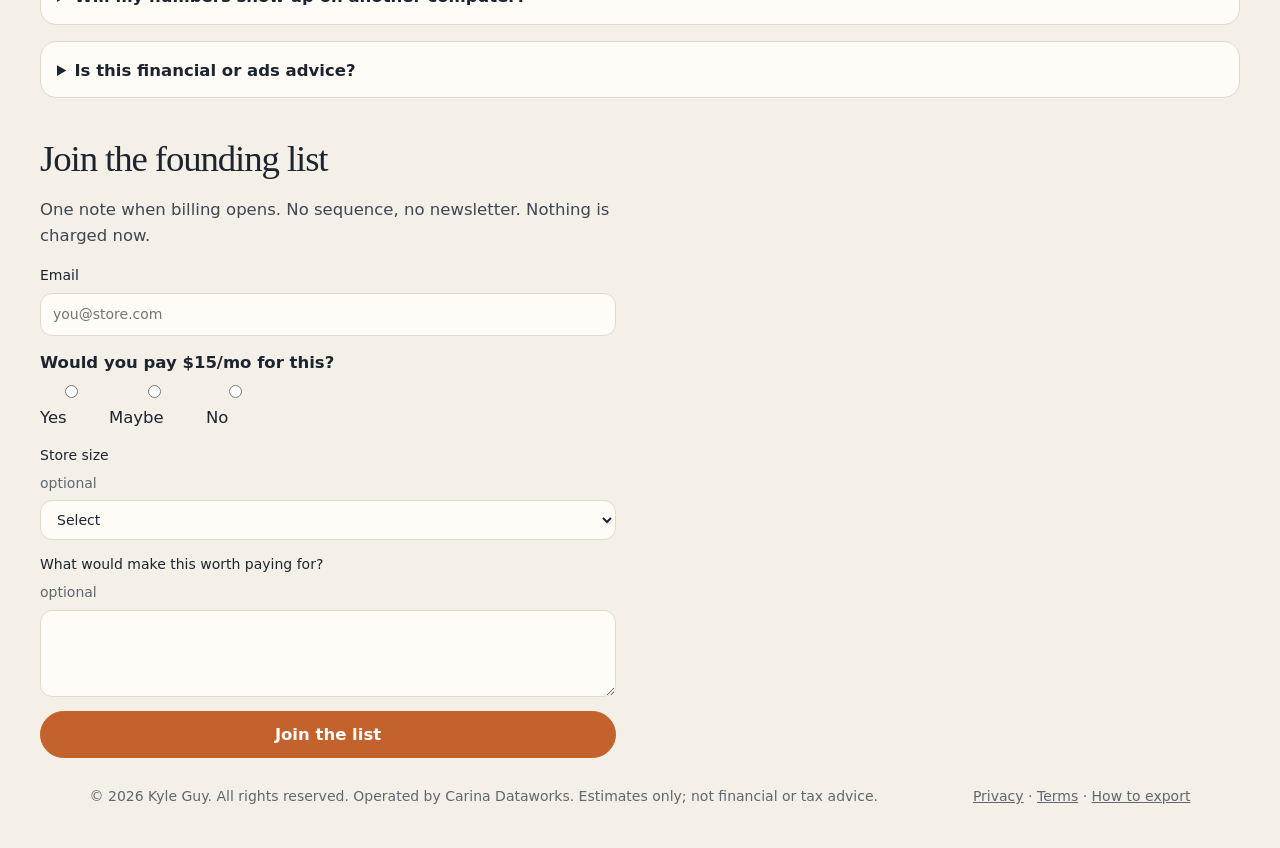
==== commit a9b14d69: "Paid plans capped at 50,000 SKUs (per store on Multichannel): PAID_SKU_CAP in plans.js, import keeps" ====
--- a/index.html
+++ b/index.html
@@ -114,18 +114,18 @@
         <p class="per">one-time, 30 days of Pro</p>
         <ul>
           <li>Everything in Pro for 30 days</li>
-          <li>Unlimited SKUs and CSV export of the fixes</li>
+          <li>Up to 50,000 SKUs and CSV export of the fixes</li>
           <li>Does not renew</li>
         </ul>
         <button type="button" class="btn" id="auditCta" data-plan="audit">Join founding list: Audit $29 one-time</button>
       </article>
       <article class="price featured">
         <p class="who">Pro</p>
-        <h3>The whole catalog</h3>
+        <h3>Up to 50,000 SKUs</h3>
         <p class="amount" id="proPrice">$15</p>
         <p class="per" id="proNote">per month</p>
         <ul>
-          <li>Unlimited SKUs</li>
+          <li>Up to 50,000 SKUs</li>
           <li>Settings saved in this browser</li>
           <li>CSV export of the fixes</li>
         </ul>
@@ -139,6 +139,7 @@
         <ul>
           <li>Everything in Pro</li>
           <li>Up to 5 stores or clients, each kept separate</li>
+          <li>Up to 50,000 SKUs per store</li>
           <li>Still no logins to their accounts</li>
         </ul>
         <button type="button" class="btn teal" id="multiCta" data-plan="multichannel-monthly">Join founding list: Multichannel $29/mo</button>
@@ -170,11 +171,11 @@
       </details>
       <details>
         <summary>What happens after 25 SKUs on the free plan?</summary>
-        <p>The app keeps the first 25 and tells you how many were left out. Pro, at the planned founding price and not billed yet, removes the cap, saves the workspace in this browser, and turns on CSV export.</p>
+        <p>The app keeps the first 25 and tells you how many were left out. Pro, at the planned founding price and not billed yet, raises the cap to 50,000 SKUs, saves the workspace in this browser, and turns on CSV export.</p>
       </details>
       <details>
         <summary>Can I pay for a plan today?</summary>
-        <p>No. Planned pricing: the Audit Pass is $29 once for 30 days of Pro. Pro is $15 a month or $120 a year. Multichannel is $29 a month or $240 a year and adds up to 5 stores or clients. Founding members, the first 200 paid accounts, get 40% off for life on Pro and Multichannel while the subscription stays active. Nothing is billed yet. The buttons join the founding list.</p>
+        <p>No. Planned pricing: the Audit Pass is $29 once for 30 days of Pro. Pro is $15 a month or $120 a year. Pro and the Audit Pass cover up to 50,000 SKUs. Multichannel is $29 a month or $240 a year and adds up to 5 stores or clients, up to 50,000 SKUs per store. Founding members, the first 200 paid accounts, get 40% off for life on Pro and Multichannel while the subscription stays active. Nothing is billed yet. The buttons join the founding list.</p>
       </details>
       <details>
         <summary>Will my numbers show up on another computer?</summary>
--- a/css/site.css
+++ b/css/site.css
@@ -342,6 +342,6 @@
 .price-grid { grid-template-columns: repeat(4, minmax(0, 1fr)); }
 .price { display: flex; flex-direction: column; }
 .price ul { flex: 1; }
-.price .btn { align-self: flex-start; white-space: normal; text-align: left; }
+.price .btn { align-self: stretch; justify-content: center; white-space: normal; text-align: center; margin-top: auto; }
 @media (max-width: 1100px) { .price-grid { grid-template-columns: repeat(2, minmax(0, 1fr)); } }
 @media (max-width: 640px) { .price-grid { grid-template-columns: 1fr; } }
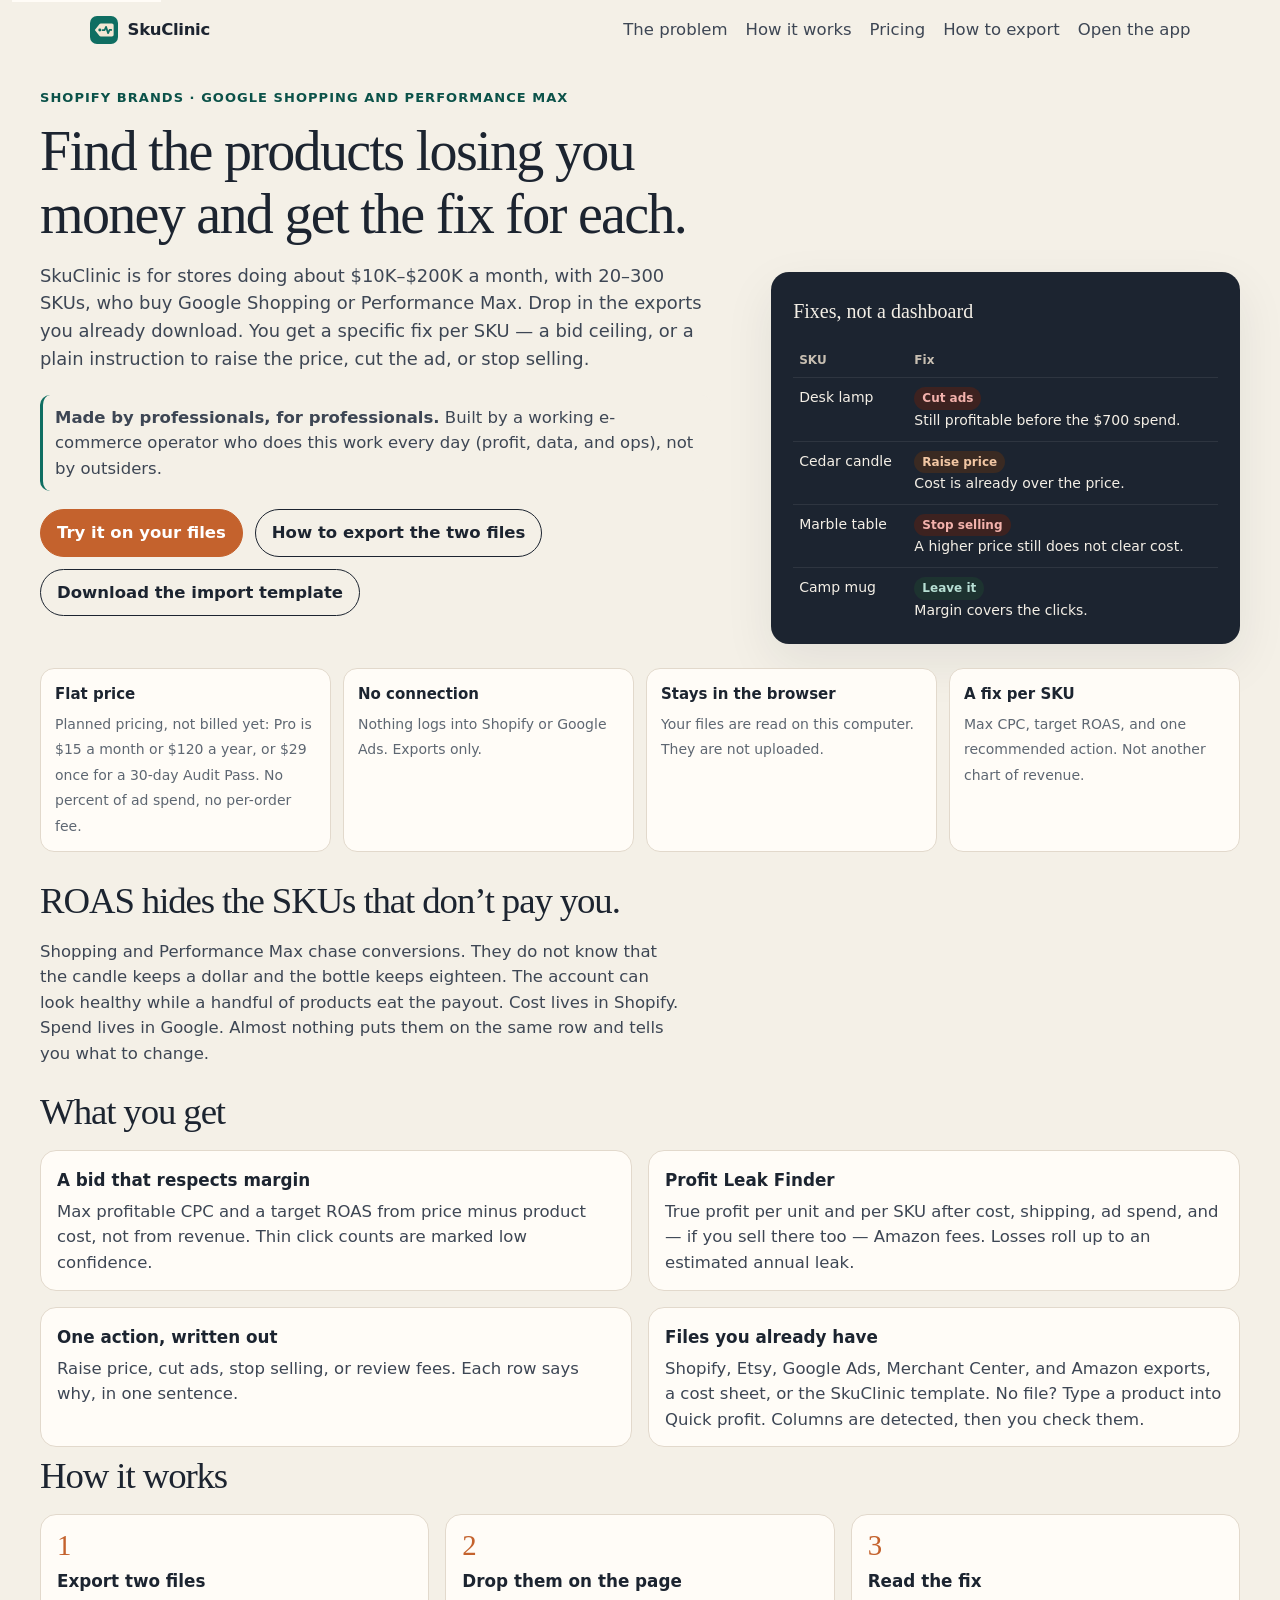
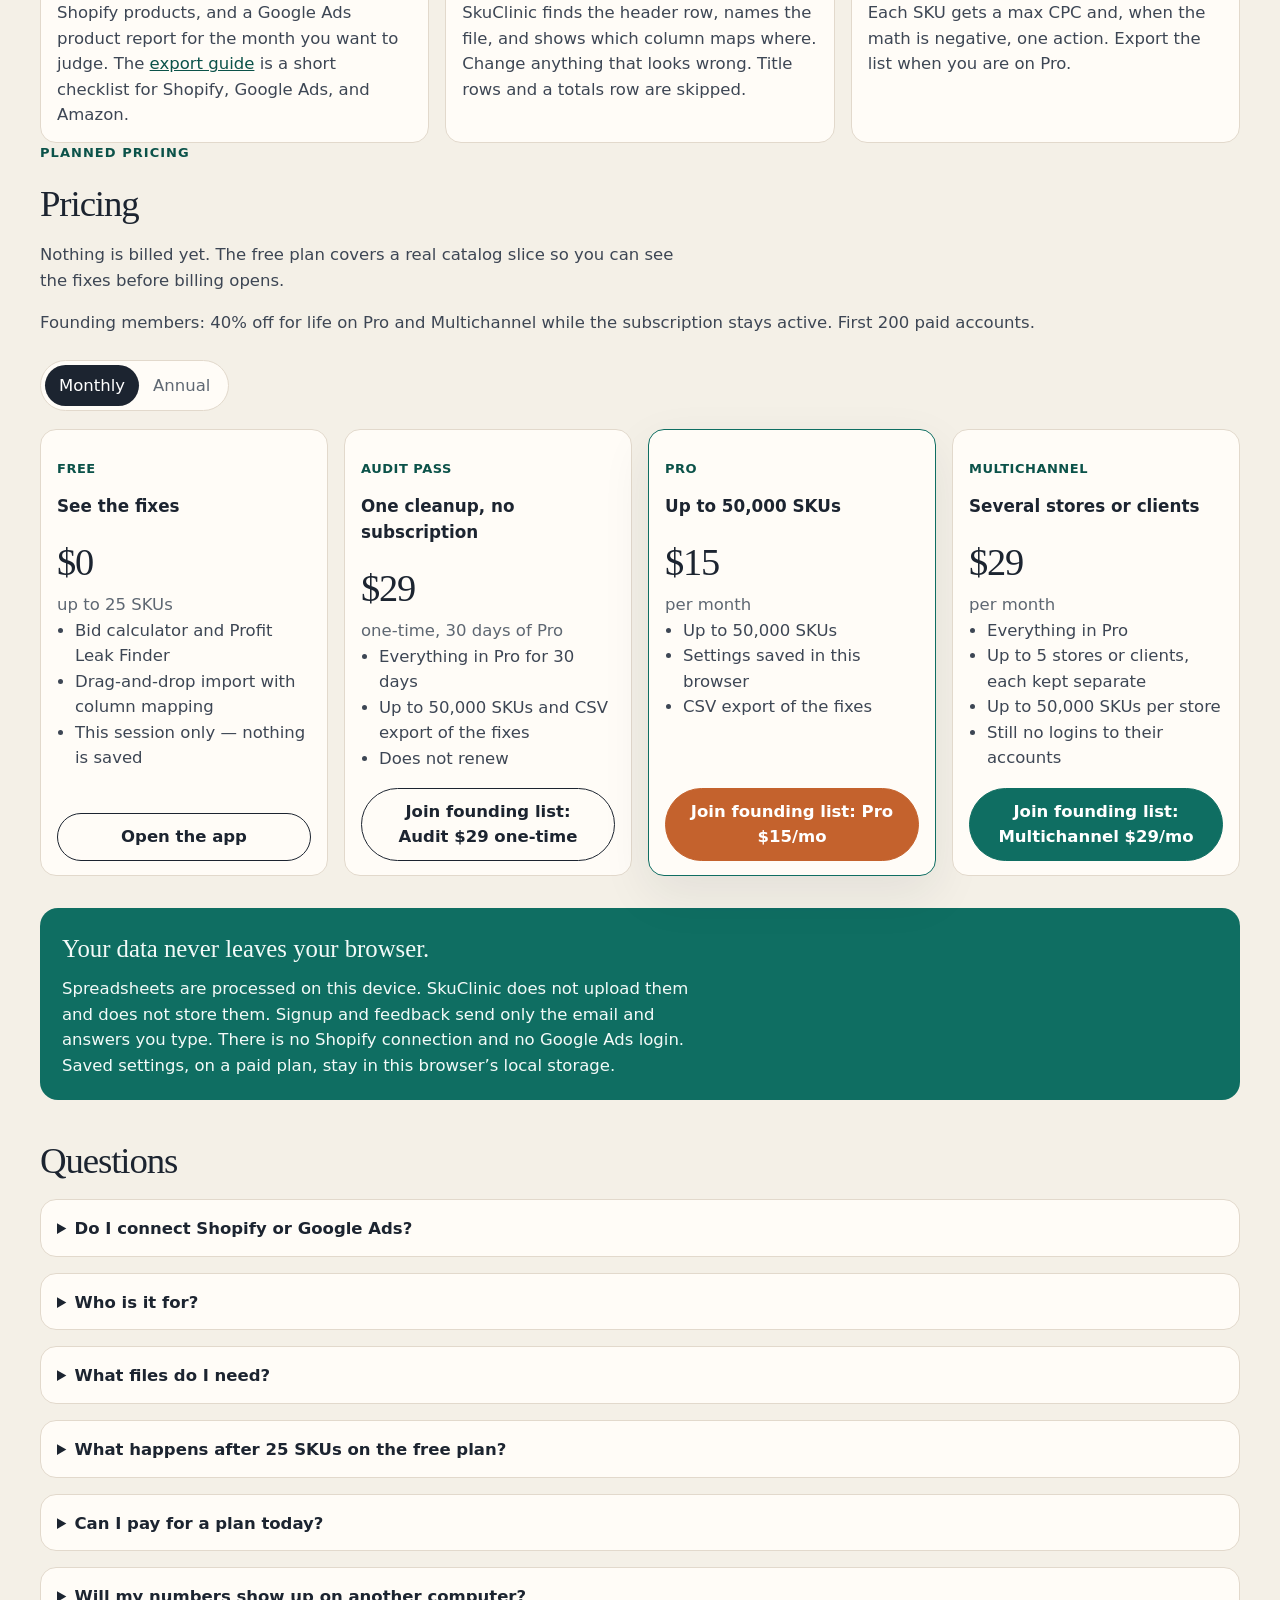
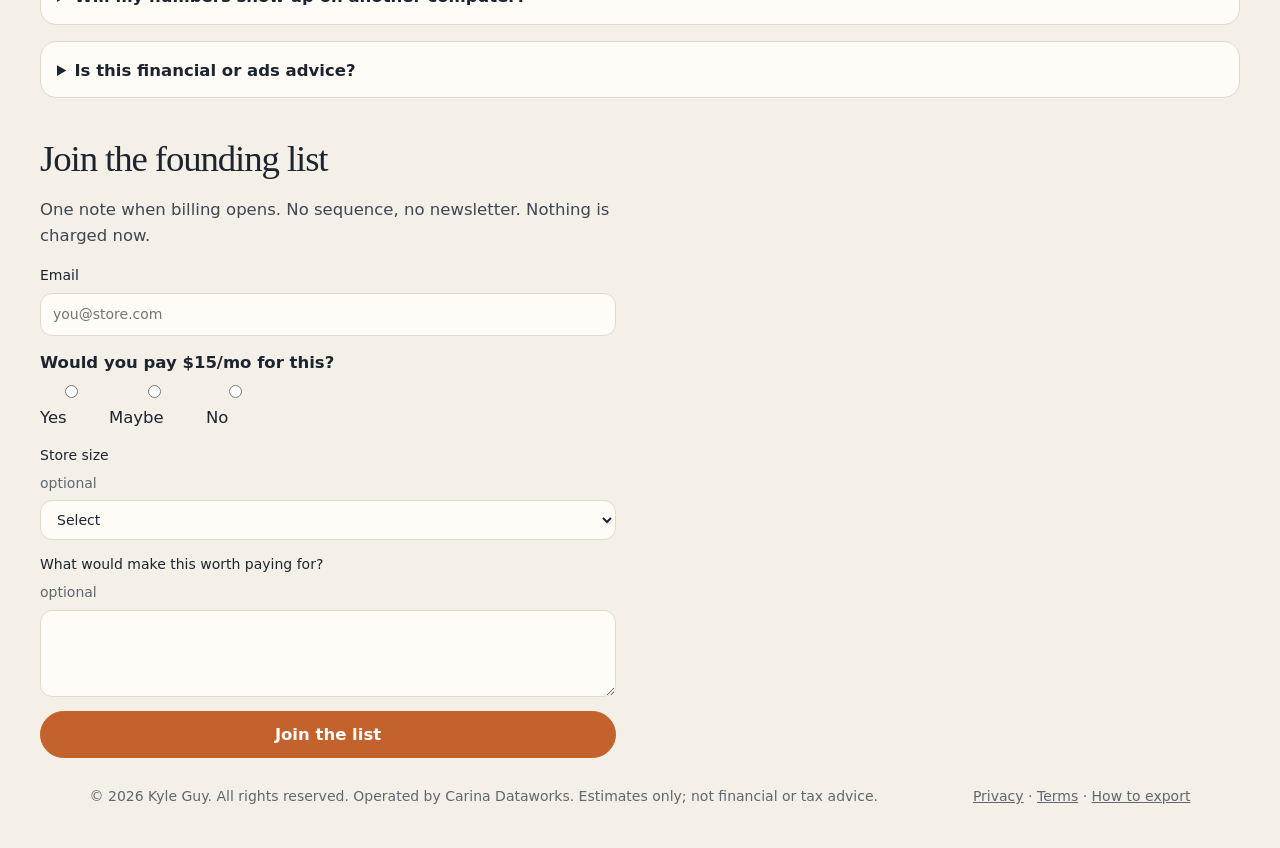
==== commit bd42c86c: "New SkuClinic logo (price tag + pulse), add apple-touch-icon and 512px icon" ====
--- a/index.html
+++ b/index.html
@@ -12,6 +12,7 @@
 <meta name="theme-color" content="#0f6e62">
 <title>SkuClinic — Find the products losing you money and get the fix for each.</title>
 <link rel="icon" href="favicon.svg">
+<link rel="apple-touch-icon" href="apple-touch-icon.png">
 <link rel="stylesheet" href="css/site.css">
 </head>
 <body>
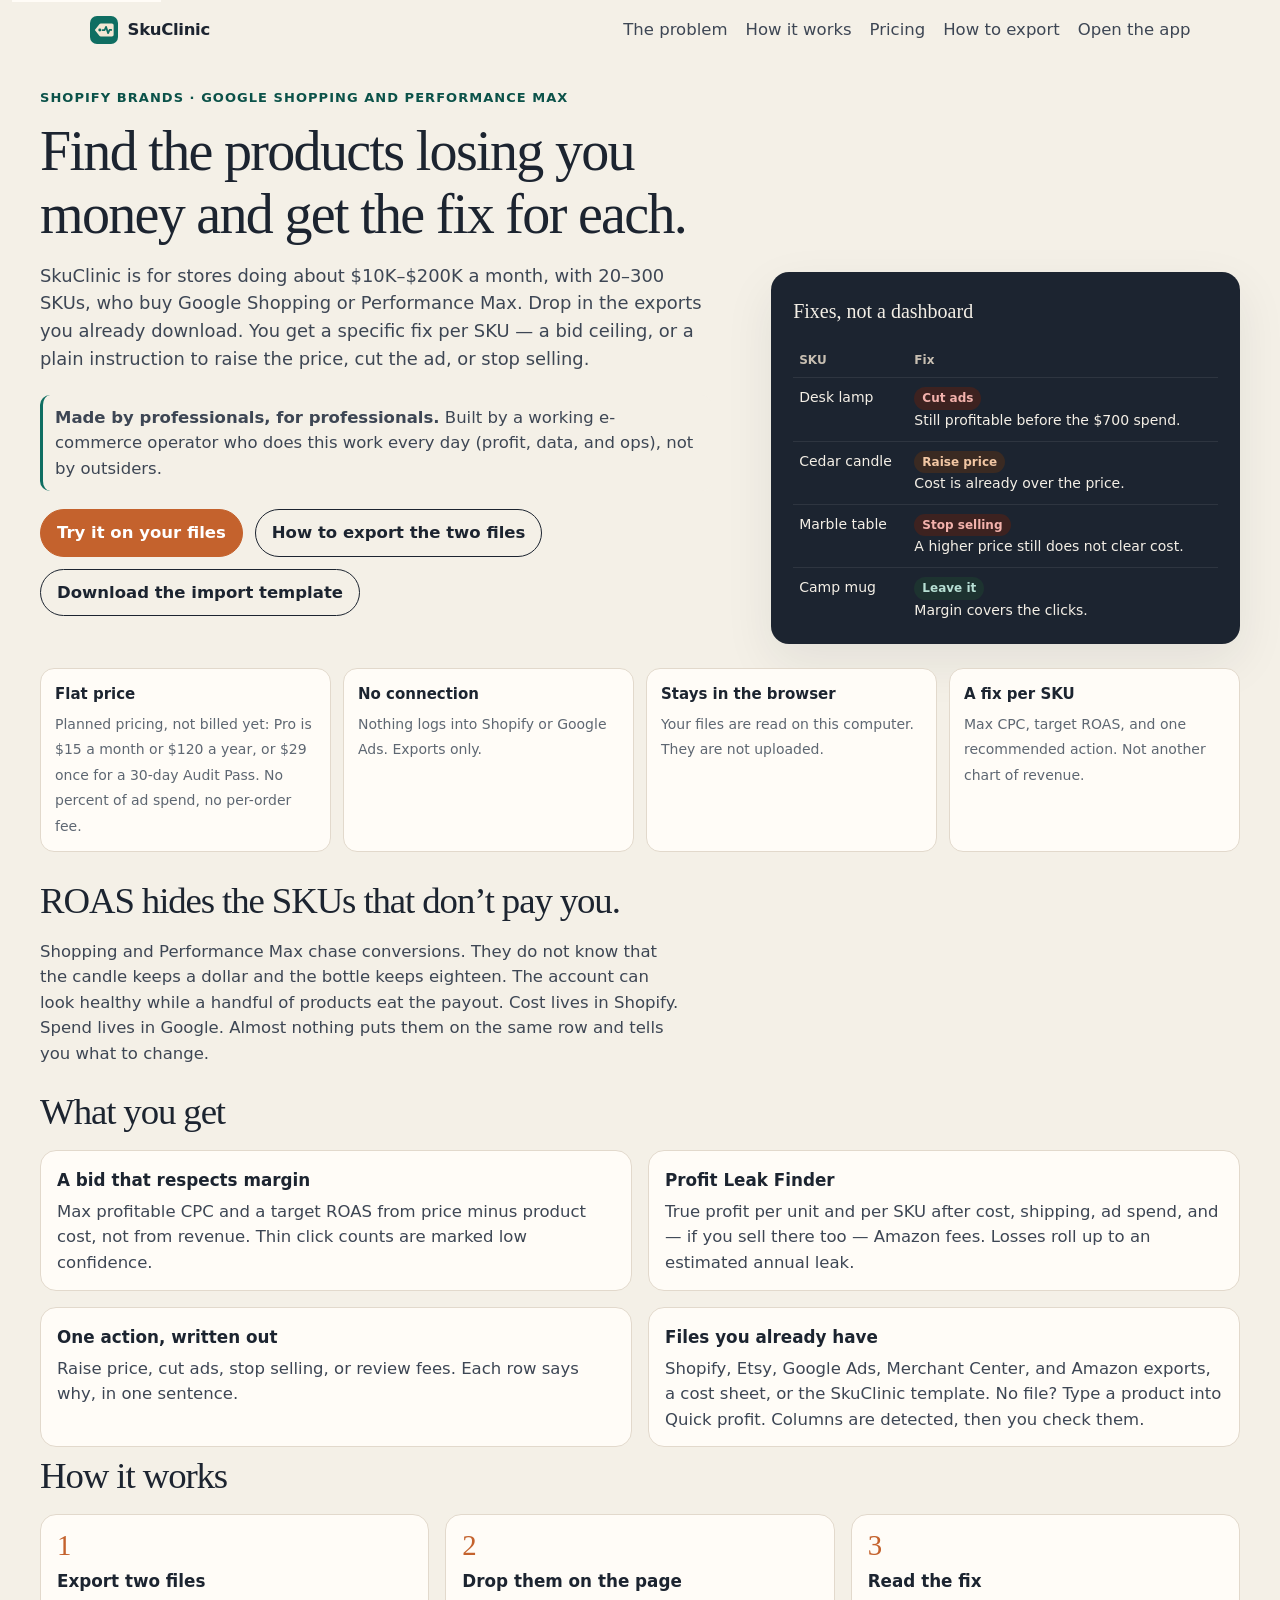
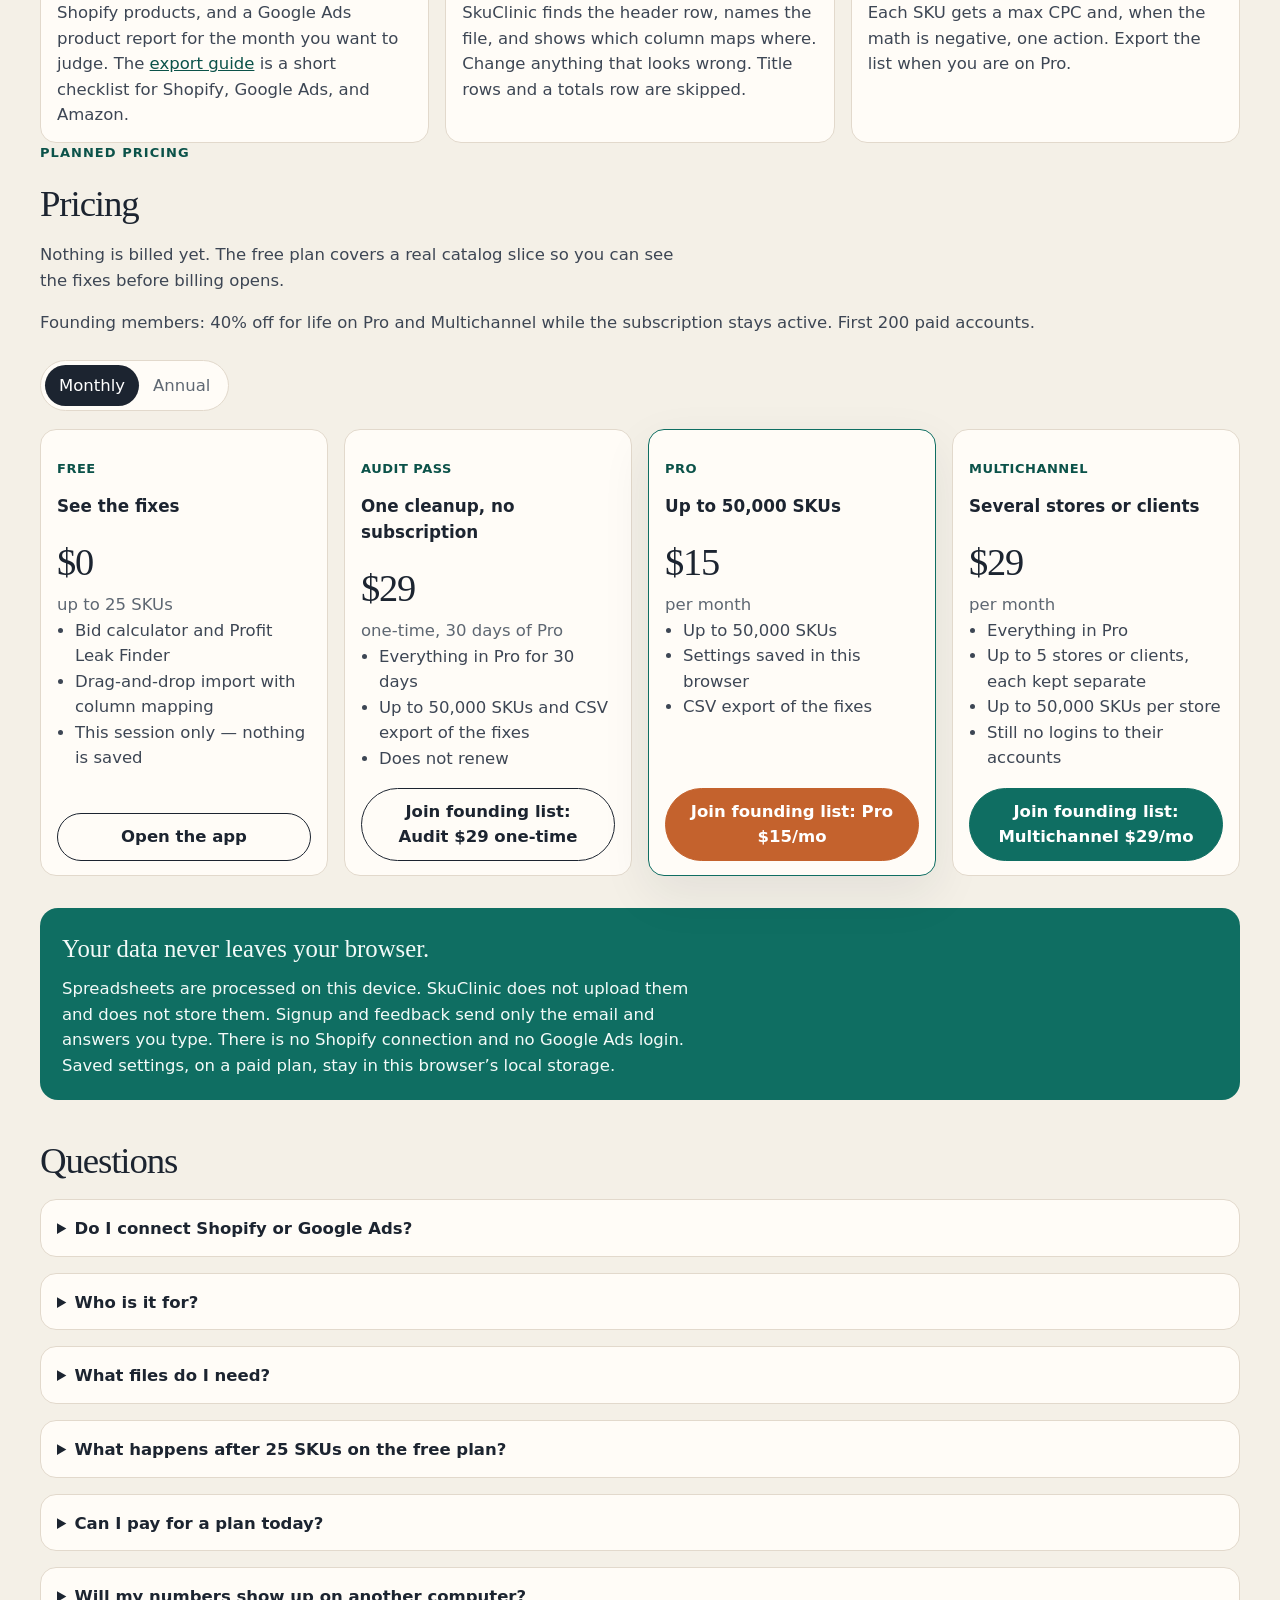
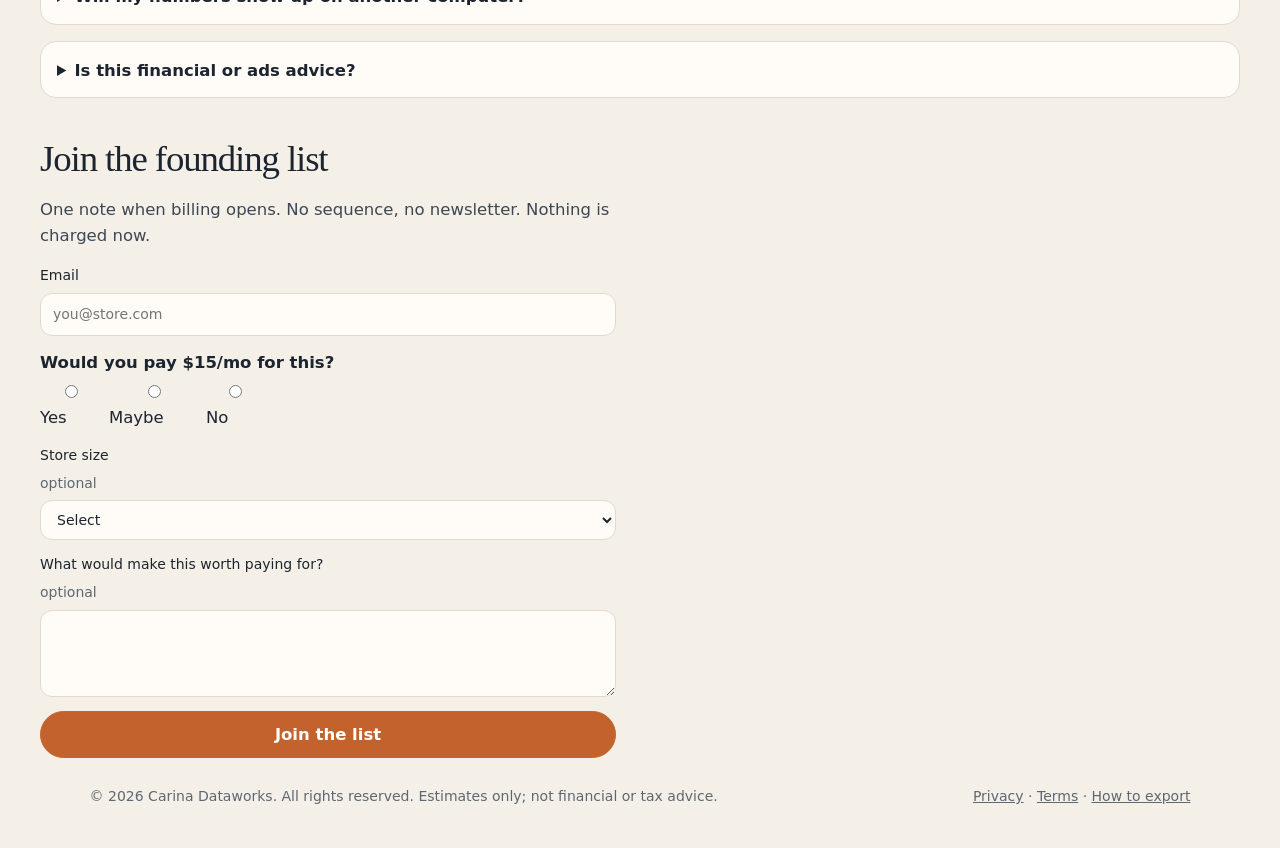
==== commit fd47605d: "Use Carina Dataworks as the copyright holder everywhere (no personal name)" ====
--- a/index.html
+++ b/index.html
@@ -1,14 +1,14 @@
 <!DOCTYPE html>
 <!--
   SkuClinic
-  © 2026 Kyle Guy. All rights reserved.
+  © 2026 Carina Dataworks. All rights reserved.
 -->
 <html lang="en">
 <head>
 <meta charset="UTF-8">
 <meta name="viewport" content="width=device-width, initial-scale=1">
 <meta name="description" content="Find the products losing you money and get the fix for each. SkuClinic for Shopify brands on Google Shopping or Performance Max. Your files never leave the browser.">
-<meta http-equiv="Content-Security-Policy" content="default-src 'self'; script-src 'self' https://static.cloudflareinsights.com; style-src 'self'; img-src 'self' data: blob:; font-src 'self'; connect-src 'self' https://formsubmit.co https://cloudflareinsights.com; object-src 'none'; base-uri 'none'; form-action https://formsubmit.co">
+<meta http-equiv="Content-Security-Policy" content="default-src 'self'; script-src 'self' https://static.cloudflareinsights.com; style-src 'self'; img-src 'self' data: blob:; font-src 'self'; connect-src 'self' https://formsubmit.co https://script.google.com https://script.googleusercontent.com https://cloudflareinsights.com; object-src 'none'; base-uri 'none'; form-action https://formsubmit.co">
 <meta name="theme-color" content="#0f6e62">
 <title>SkuClinic — Find the products losing you money and get the fix for each.</title>
 <link rel="icon" href="favicon.svg">
@@ -194,7 +194,7 @@
     <p class="sub">One note when billing opens. No sequence, no newsletter. Nothing is charged now.</p>
     <p id="planLine" class="note" hidden></p>
     <form id="signupForm" class="signup-form" novalidate>
-      <label class="hp" for="honey">Leave this blank
+      <label class="hp" for="honey" aria-hidden="true">Leave this blank
         <input id="honey" name="_honey" type="text" tabindex="-1" autocomplete="off">
       </label>
       <input id="planChoice" type="hidden" value="">
@@ -226,7 +226,7 @@
   </div>
 </main>
 <footer class="foot">
-  <div>© 2026 Kyle Guy. All rights reserved. Operated by Carina Dataworks. Estimates only; not financial or tax advice.</div>
+  <div>© 2026 Carina Dataworks. All rights reserved. Estimates only; not financial or tax advice.</div>
   <div>
     <a href="privacy.html">Privacy</a> ·
     <a href="terms.html">Terms</a> ·
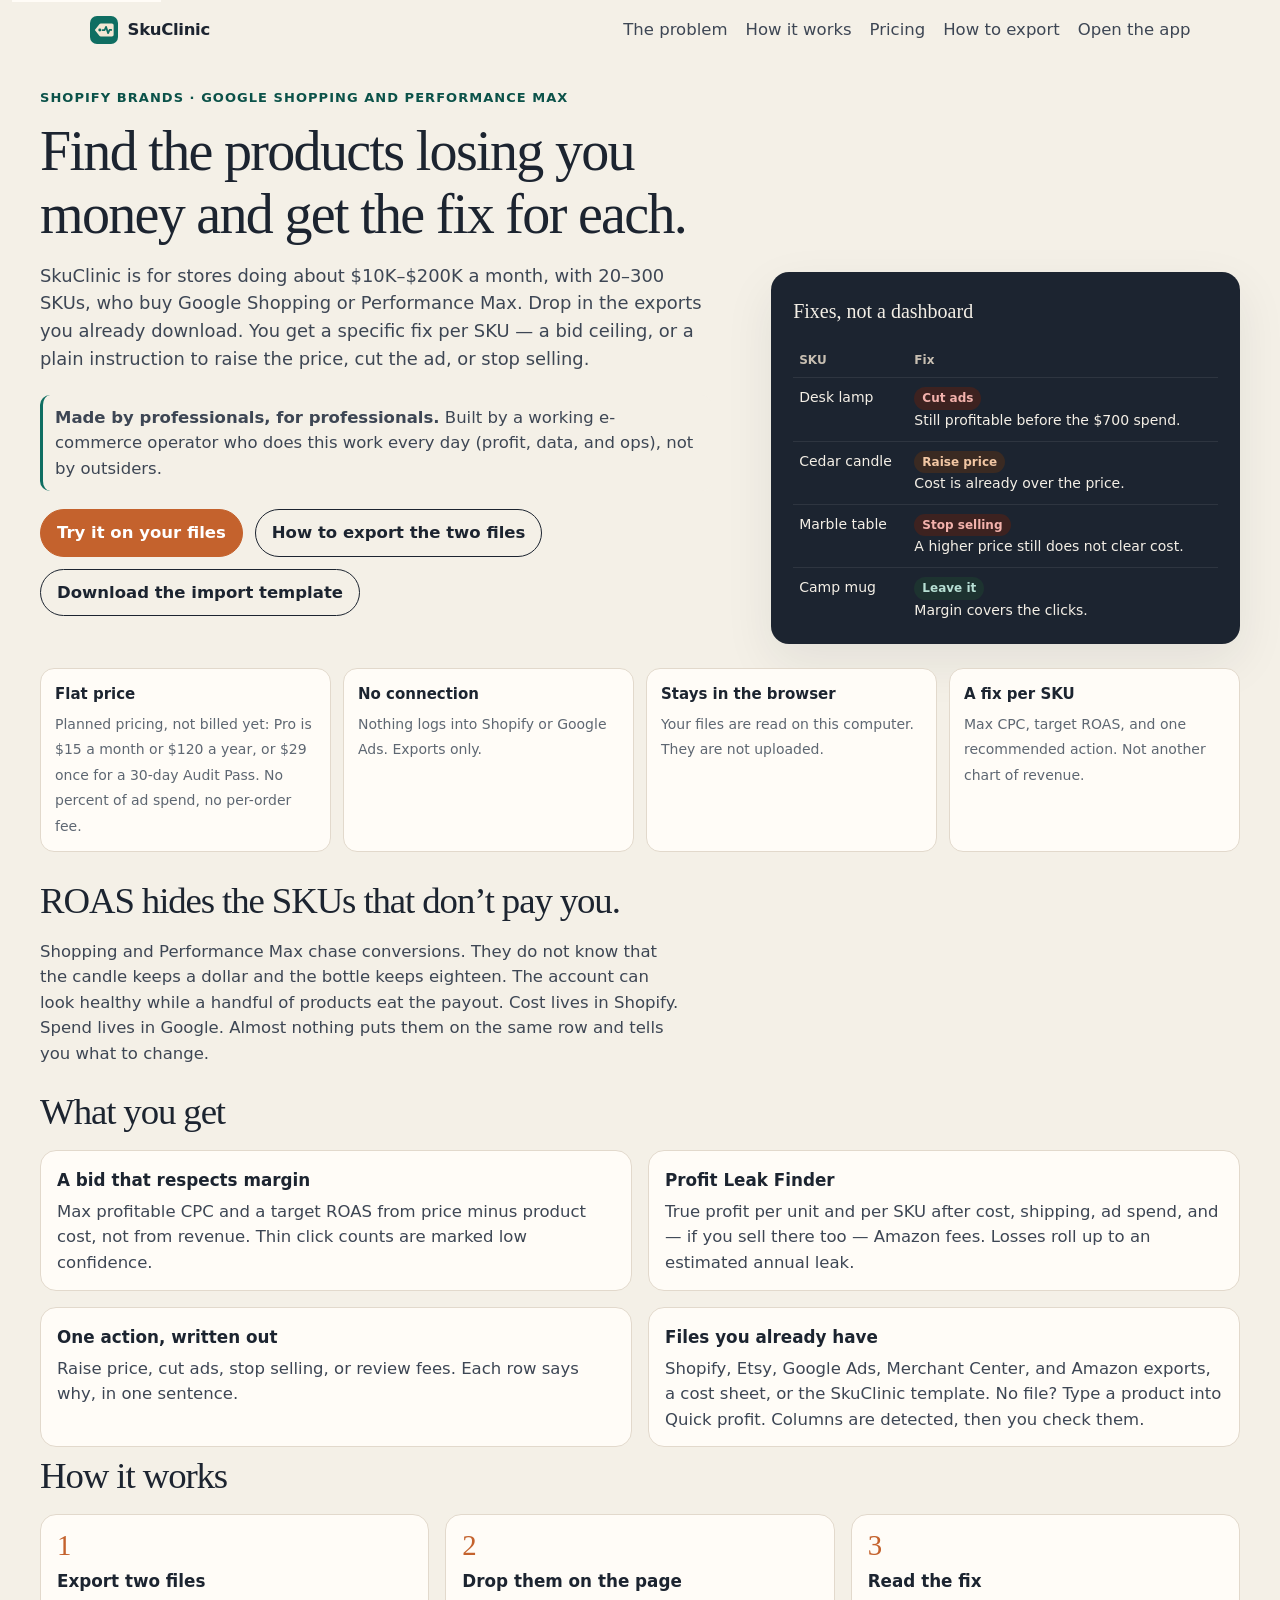
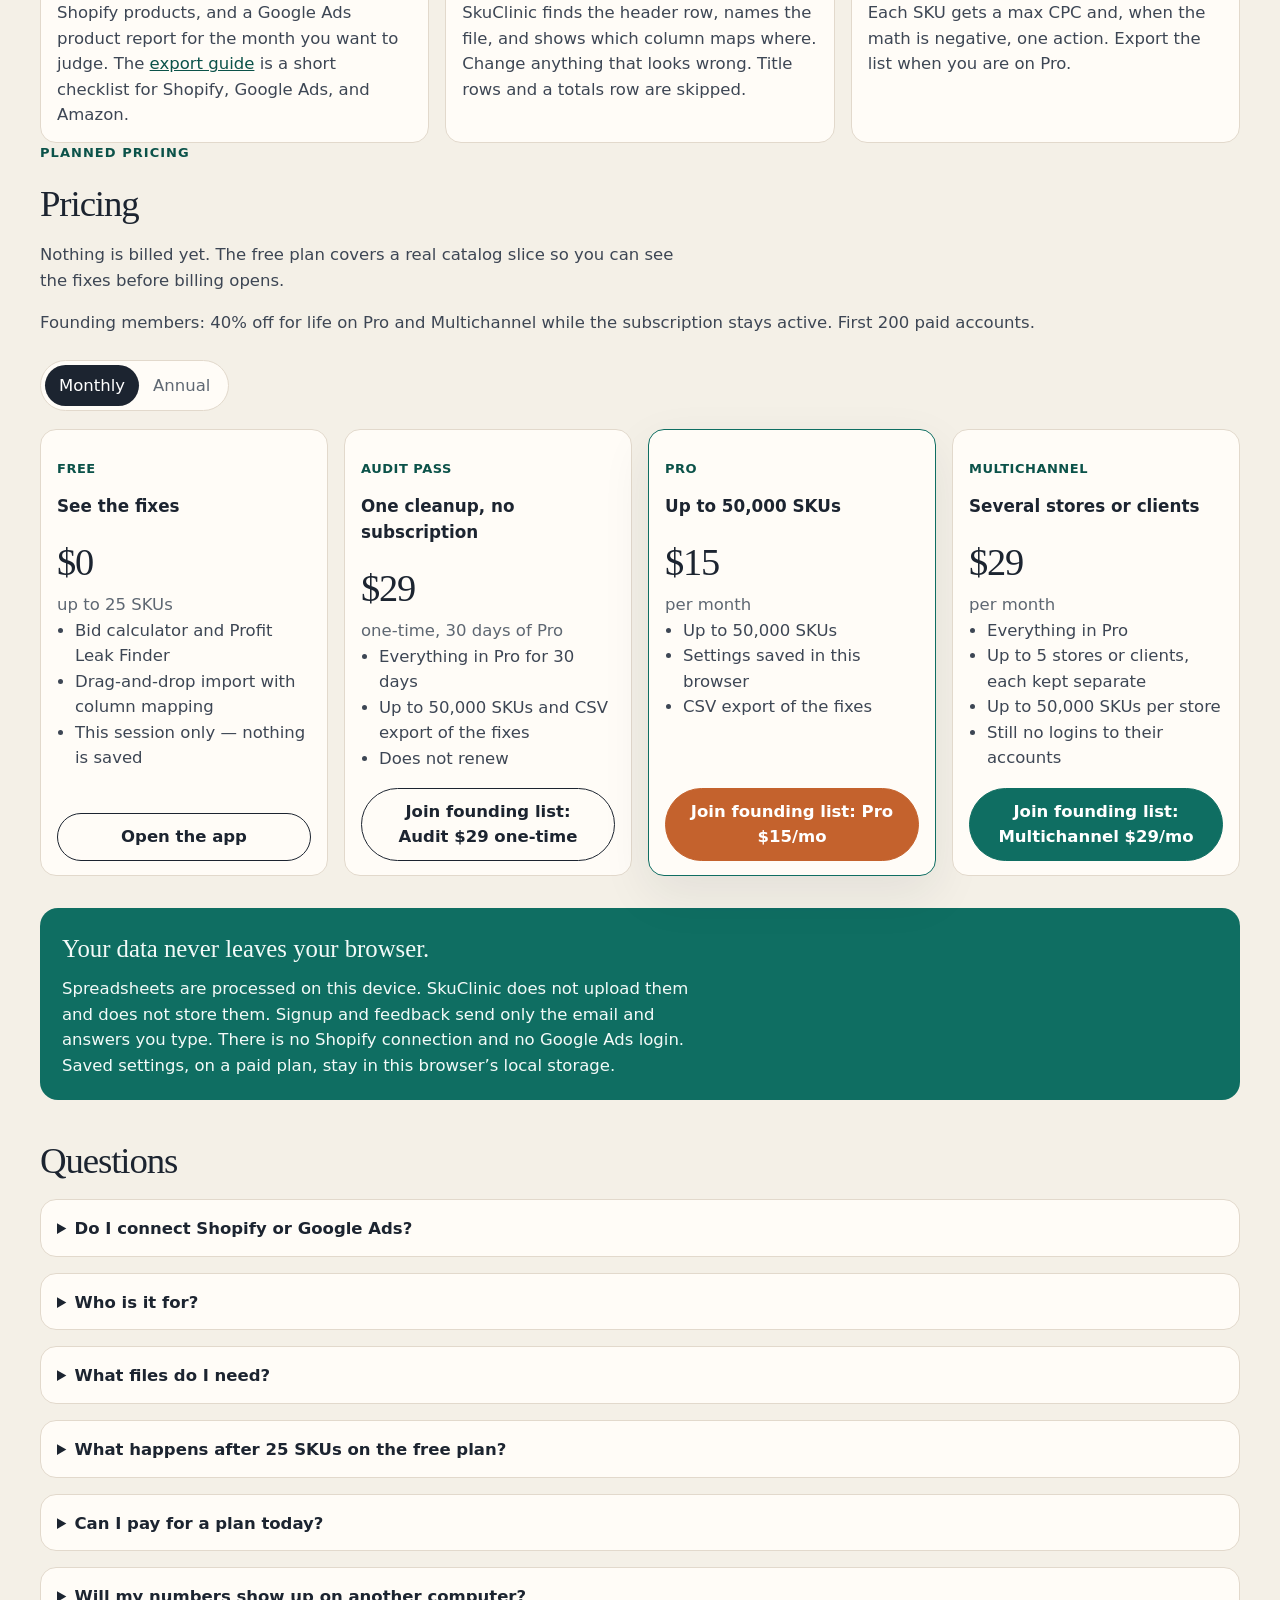
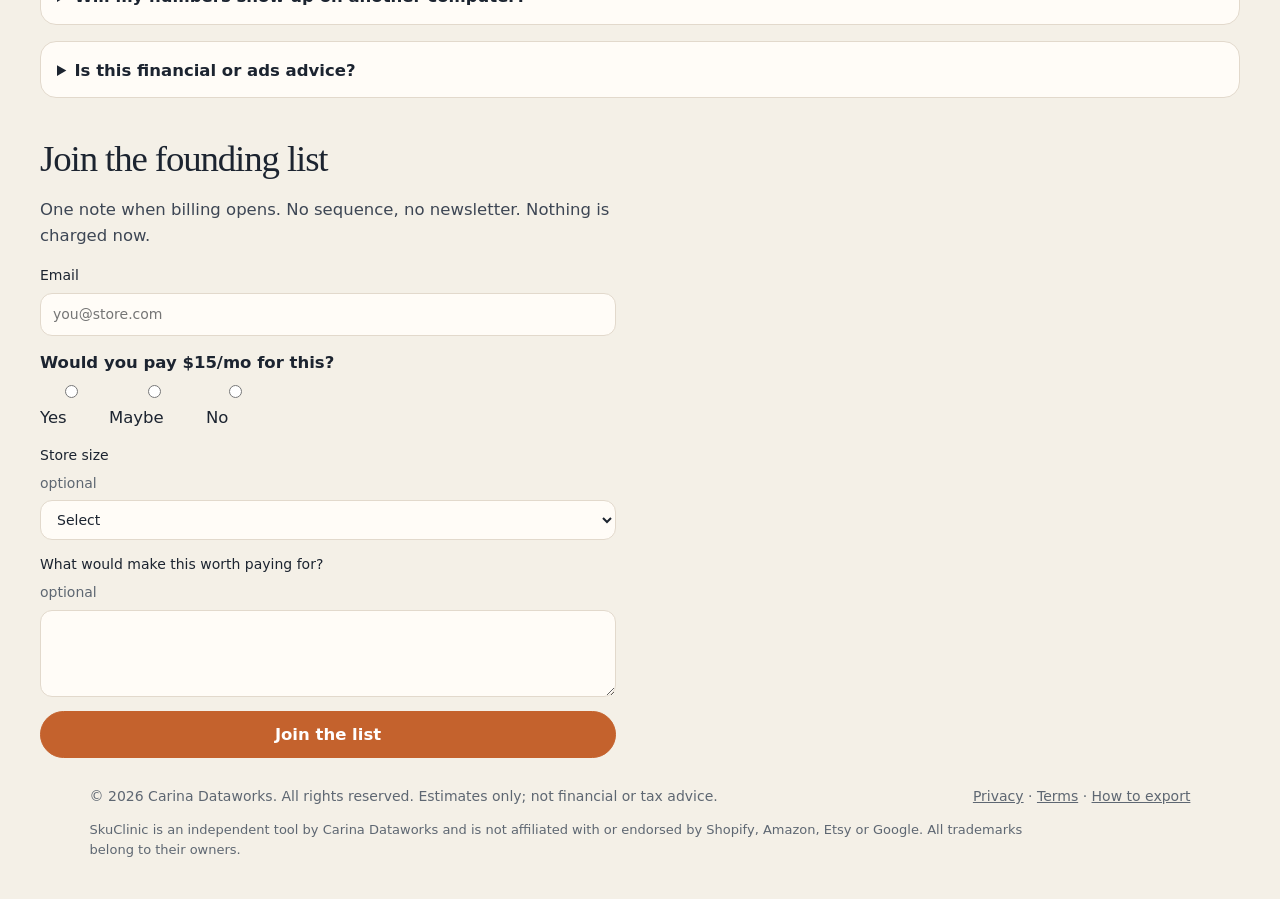
==== commit db5f1d05: "Footer: trademark disclaimer on every page (not affiliated with Shopify, Amazon, Etsy or Google)" ====
--- a/index.html
+++ b/index.html
@@ -232,6 +232,7 @@
     <a href="terms.html">Terms</a> ·
     <a href="guide.html">How to export</a>
   </div>
+  <div class="foot-tm">SkuClinic is an independent tool by Carina Dataworks and is not affiliated with or endorsed by Shopify, Amazon, Etsy or Google. All trademarks belong to their owners.</div>
 </footer>
 <script src="config.js"></script>
 <script src="js/analytics.js"></script>
--- a/css/site.css
+++ b/css/site.css
@@ -311,6 +311,7 @@
   font-size: 14px;
 }
 .foot a { color: var(--muted); }
+.foot .foot-tm { flex: 1 0 100%; max-width: 72em; font-size: 13px; line-height: 1.5; }
 
 .prose h1 { font-size: clamp(2rem, 4vw, 2.8rem); }
 .prose h2 { font-family: var(--serif); font-weight: 500; font-size: 1.4rem; margin: 1.4em 0 0.4em; }
